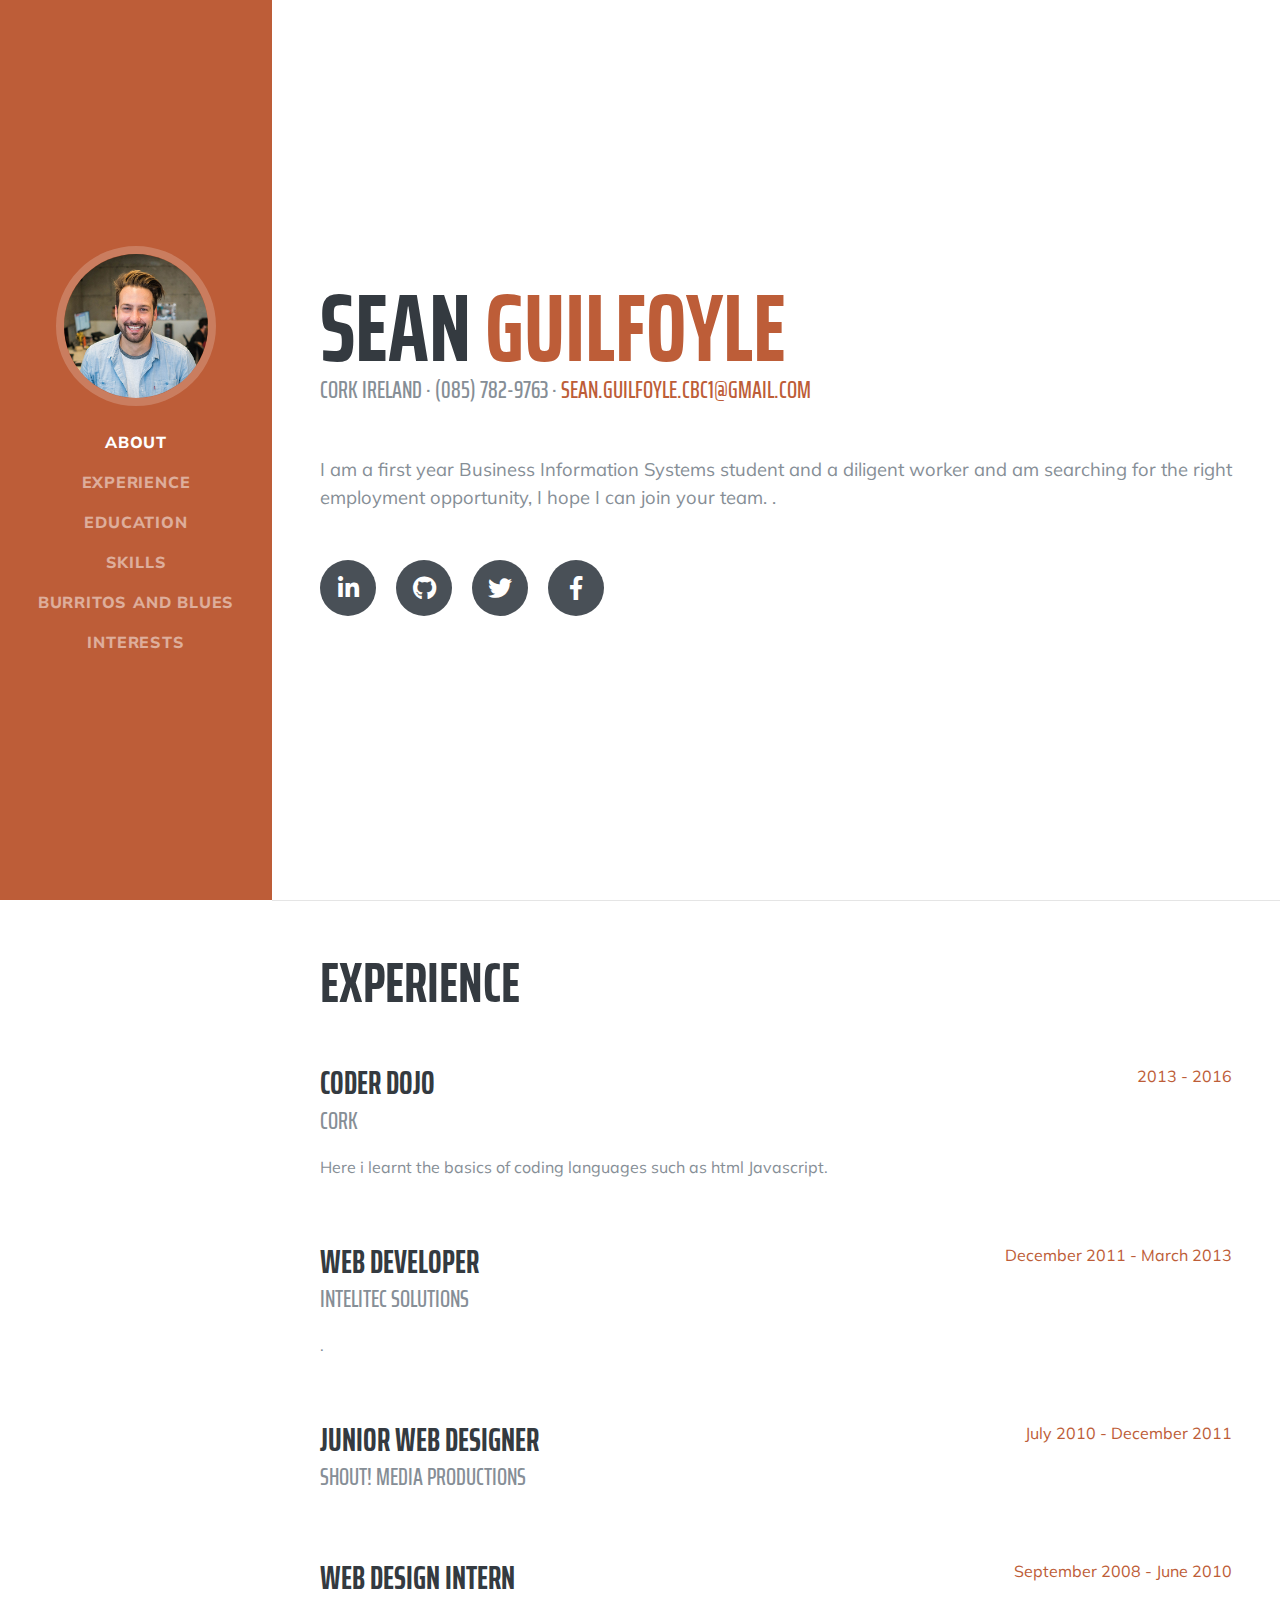
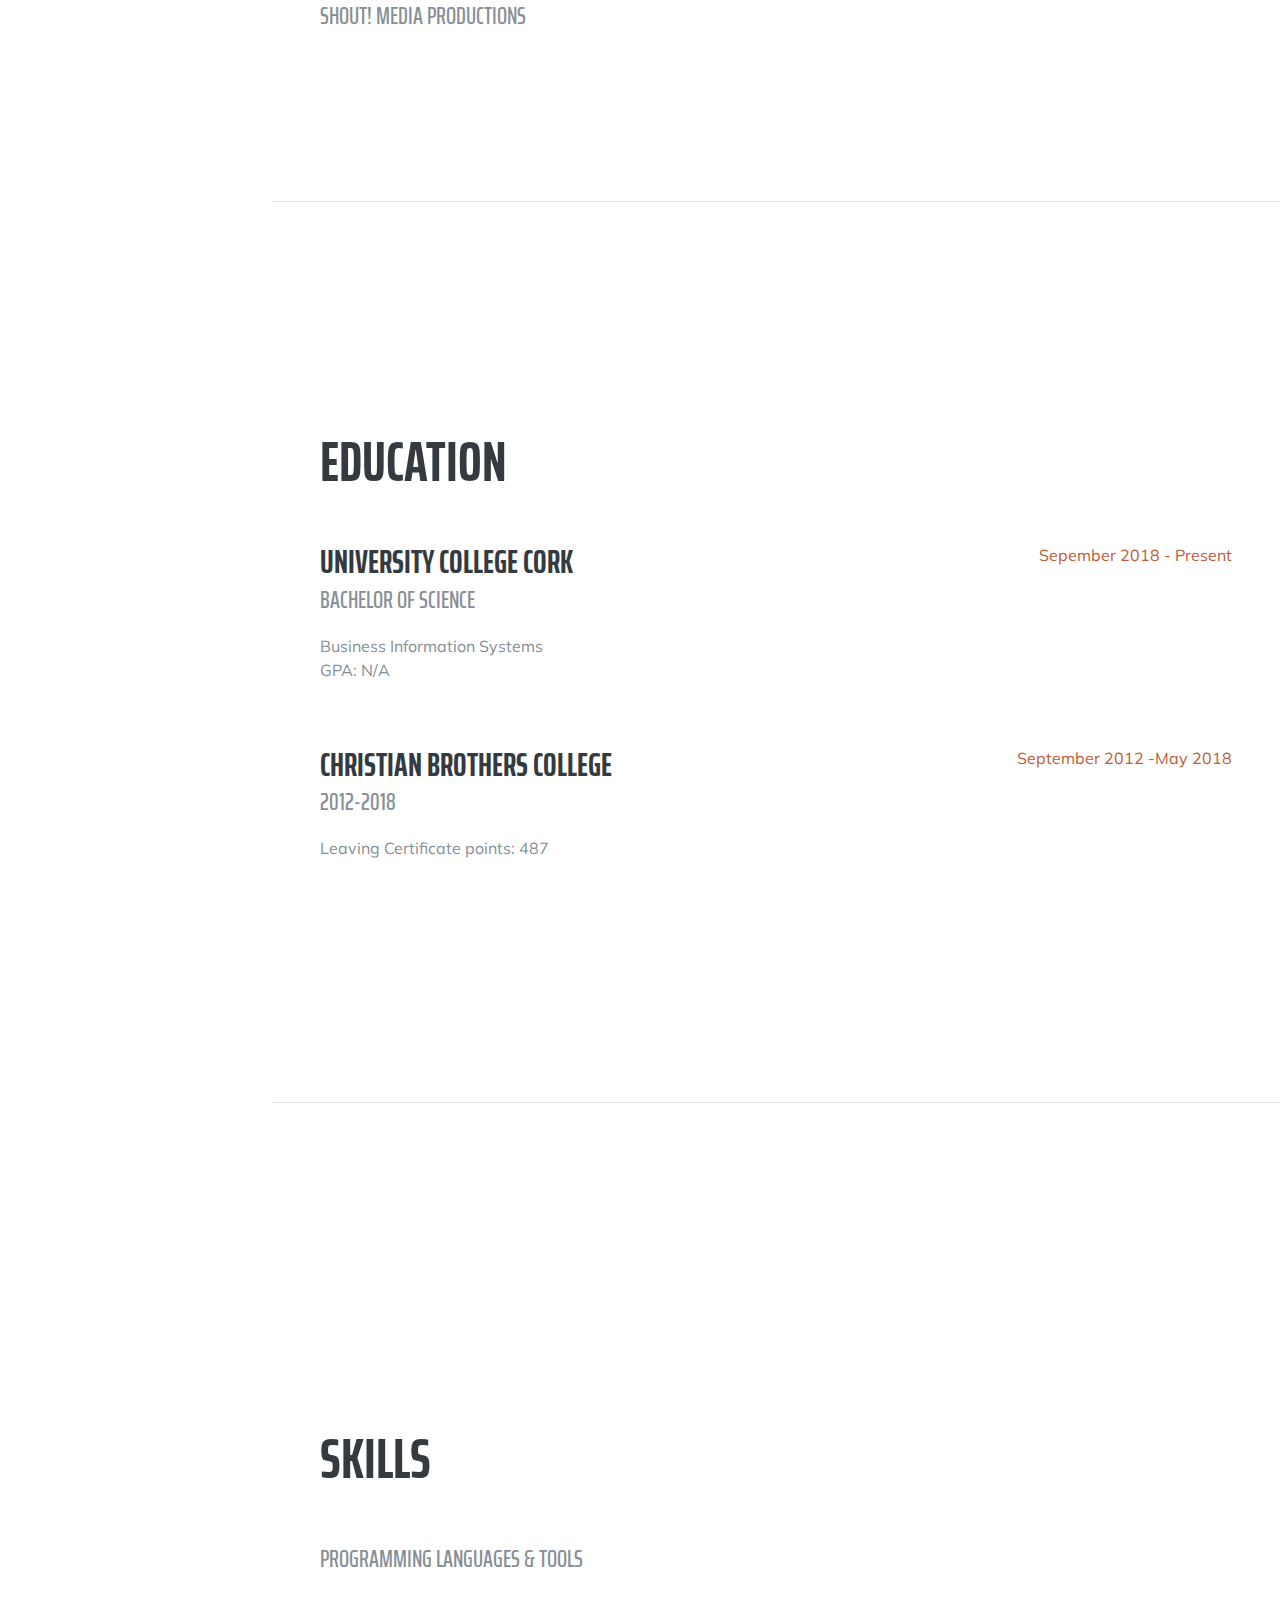
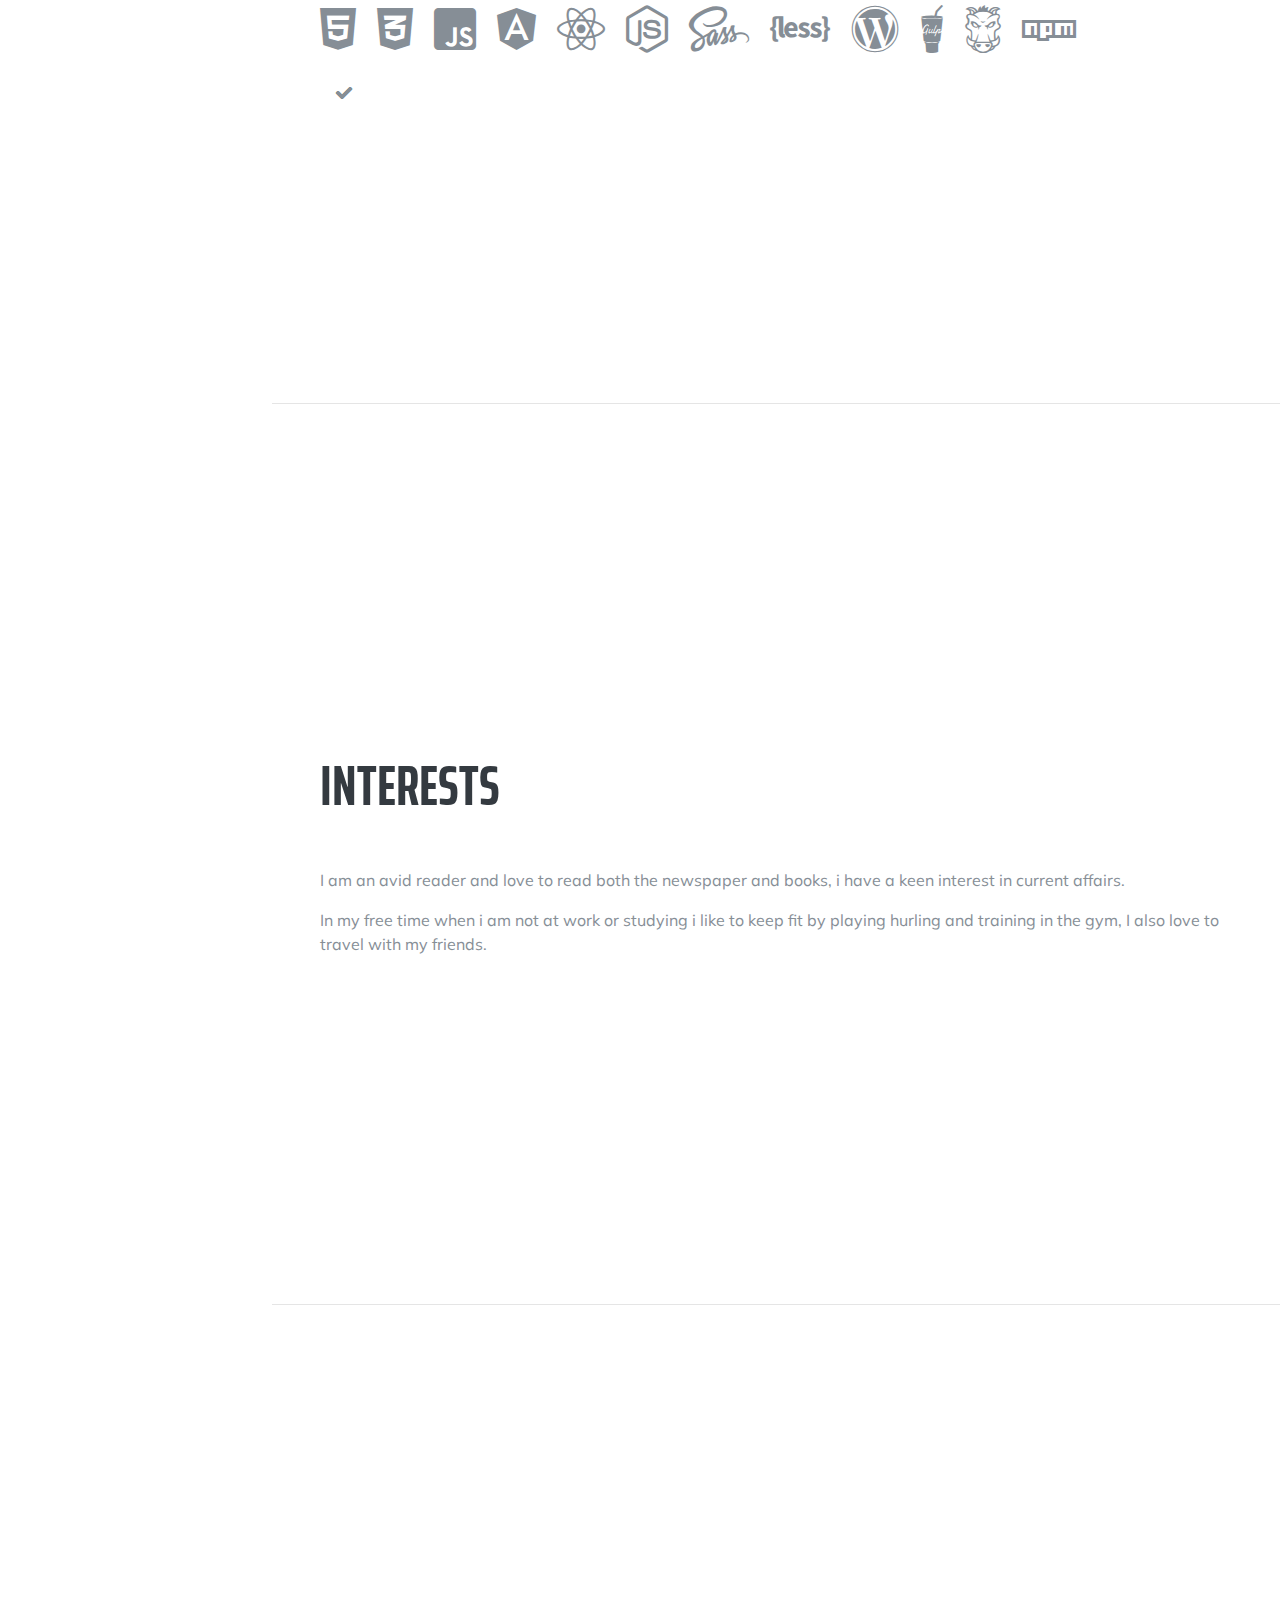
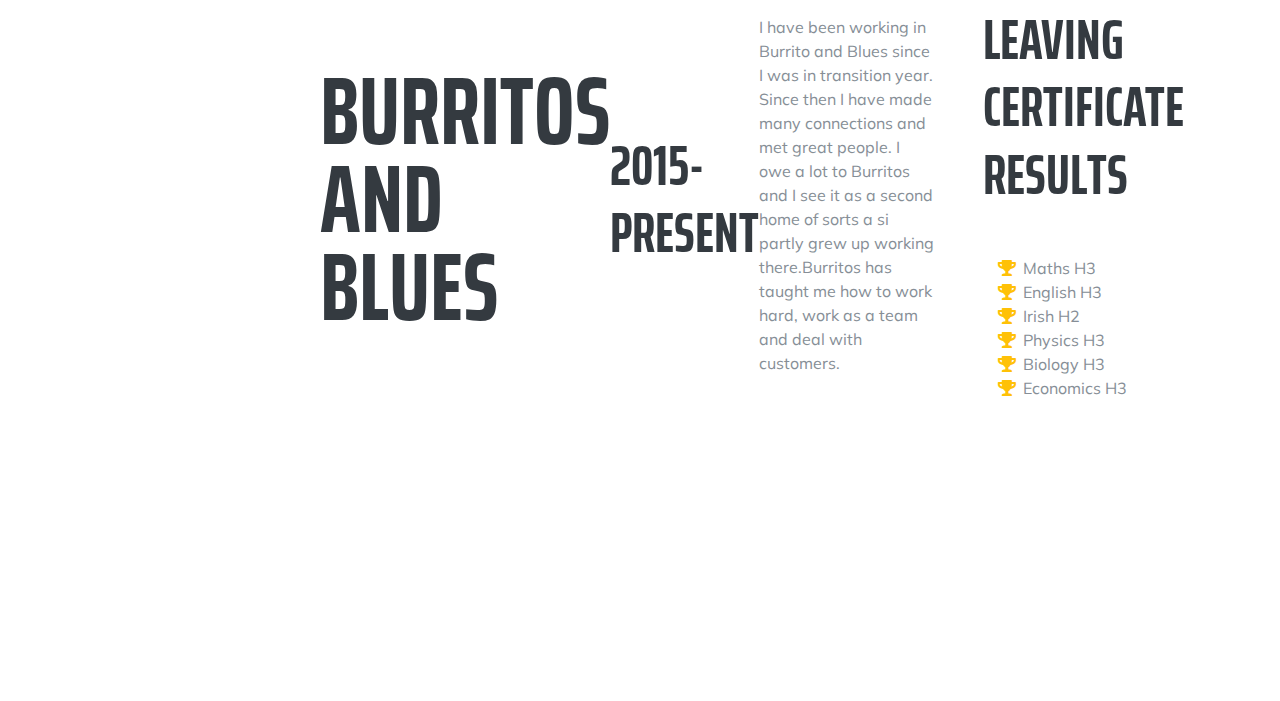
==== startbootstrap-resume-gh-pages/index.html @ 28afbbc4 "" ====
<!DOCTYPE html>
<html lang="en">

<head>

  <meta charset="utf-8">
  <meta name="viewport" content="width=device-width, initial-scale=1, shrink-to-fit=no">
  <meta name="description" content="">
  <meta name="author" content="">

  <title>Curriculum Vitae - Start Bootstrap Theme</title>

  <!-- Bootstrap core CSS -->
  <link href="vendor/bootstrap/css/bootstrap.min.css" rel="stylesheet">

  <!-- Custom fonts for this template -->
  <link href="https://fonts.googleapis.com/css?family=Saira+Extra+Condensed:500,700" rel="stylesheet">
  <link href="https://fonts.googleapis.com/css?family=Muli:400,400i,800,800i" rel="stylesheet">
  <link href="vendor/fontawesome-free/css/all.min.css" rel="stylesheet">

  <!-- Custom styles for this template -->
  <link href="css/resume.min.css" rel="stylesheet">

</head>

<body id="page-top">

  <nav class="navbar navbar-expand-lg navbar-dark bg-primary fixed-top" id="sideNav">
    <a class="navbar-brand js-scroll-trigger" href="#page-top">
      <span class="d-block d-lg-none">Sean Guilfoyle</span>
      <span class="d-none d-lg-block">
        <img class="img-fluid img-profile rounded-circle mx-auto mb-2" src="img/profile.jpg" alt="">
      </span>
    </a>
    <button class="navbar-toggler" type="button" data-toggle="collapse" data-target="#navbarSupportedContent" aria-controls="navbarSupportedContent" aria-expanded="false" aria-label="Toggle navigation">
      <span class="navbar-toggler-icon"></span>
    </button>
    <div class="collapse navbar-collapse" id="navbarSupportedContent">
      <ul class="navbar-nav">
        <li class="nav-item">
          <a class="nav-link js-scroll-trigger" href="#about">About</a>
        </li>
        <li class="nav-item">
          <a class="nav-link js-scroll-trigger" href="#experience">Experience</a>
        </li>
        <li class="nav-item">
          <a class="nav-link js-scroll-trigger" href="#education">Education</a>
        </li>
        <li class="nav-item">
          <a class="nav-link js-scroll-trigger" href="#skills">Skills</a>
        </li>
        <li class="nav-item">
          <a class="nav-link js-scroll-trigger" href="#burritos and blues">Burritos and Blues</a>
        </li>
        <li class="nav-item">
          <a class="nav-link js-scroll-trigger" href="#awards">Interests</a>
        </li>
      </ul>
    </div>
  </nav>

  <div class="container-fluid p-0">

    <section class="resume-section p-3 p-lg-5 d-flex align-items-center" id="about">
      <div class="w-100">
        <h1 class="mb-0">Sean 
          <span class="text-primary">Guilfoyle</span>
        </h1>
        <div class="subheading mb-5">Cork Ireland · (085) 782-9763 ·
          <a href="mailto:name@email.com">sean.guilfoyle.cbc1@gmail.com</a>
        </div>
        <p class="lead mb-5">I am a first year Business Information Systems student and a diligent worker and am searching for the right employment opportunity, I hope I can join your team.  .</p>
        <div class="social-icons">
          <a href="#">
            <i class="fab fa-linkedin-in"></i>
          </a>
          <a href="#">
            <i class="fab fa-github"></i>
          </a>
          <a href="#">
            <i class="fab fa-twitter"></i>
          </a>
          <a href="#">
            <i class="fab fa-facebook-f"></i>
          </a>
        </div>
      </div>
    </section>

    <hr class="m-0">

    <section class="resume-section p-3 p-lg-5 d-flex justify-content-center" id="experience">
      <div class="w-100">
        <h2 class="mb-5">Experience</h2>

        <div class="resume-item d-flex flex-column flex-md-row justify-content-between mb-5">
          <div class="resume-content">
            <h3 class="mb-0">Coder Dojo</h3>
            <div class="subheading mb-3">Cork</div>
            <p>Here i learnt the basics of coding languages such as html Javascript.</p>
          </div>
          <div class="resume-date text-md-right">
            <span class="text-primary"> 2013 - 2016</span>
          </div>
        </div>

        <div class="resume-item d-flex flex-column flex-md-row justify-content-between mb-5">
          <div class="resume-content">
            <h3 class="mb-0">Web Developer</h3>
            <div class="subheading mb-3">Intelitec Solutions</div>
            <p>.</p>
          </div>
          <div class="resume-date text-md-right">
            <span class="text-primary">December 2011 - March 2013</span>
          </div>
        </div>

        <div class="resume-item d-flex flex-column flex-md-row justify-content-between mb-5">
          <div class="resume-content">
            <h3 class="mb-0">Junior Web Designer</h3>
            <div class="subheading mb-3">Shout! Media Productions</div>
            <p></p>
          </div>
          <div class="resume-date text-md-right">
            <span class="text-primary">July 2010 - December 2011</span>
          </div>
        </div>

        <div class="resume-item d-flex flex-column flex-md-row justify-content-between">
          <div class="resume-content">
            <h3 class="mb-0">Web Design Intern</h3>
            <div class="subheading mb-3">Shout! Media Productions</div>
            <p></p>
          </div>
          <div class="resume-date text-md-right">
            <span class="text-primary">September 2008 - June 2010</span>
          </div>
        </div>

      </div>

    </section>

    <hr class="m-0">

    <section class="resume-section p-3 p-lg-5 d-flex align-items-center" id="education">
      <div class="w-100">
        <h2 class="mb-5">Education</h2>

        <div class="resume-item d-flex flex-column flex-md-row justify-content-between mb-5">
          <div class="resume-content">
            <h3 class="mb-0">University College Cork</h3>
            <div class="subheading mb-3">Bachelor of Science</div>
            <div>Business Information Systems</div>
            <p>GPA: N/A</p>
          </div>
          <div class="resume-date text-md-right">
            <span class="text-primary">Sepember 2018 - Present</span>
          </div>
        </div>

        <div class="resume-item d-flex flex-column flex-md-row justify-content-between">
          <div class="resume-content">
            <h3 class="mb-0">Christian Brothers College</h3>
            <div class="subheading mb-3">2012-2018</div>
            <p>Leaving Certificate points: 487</p>
          </div>
          <div class="resume-date text-md-right">
            <span class="text-primary">September 2012 -May 2018</span>
          </div>
        </div>

      </div>
    </section>

    <hr class="m-0">

    <section class="resume-section p-3 p-lg-5 d-flex align-items-center" id="skills">
      <div class="w-100">
        <h2 class="mb-5">Skills</h2>

        <div class="subheading mb-3">Programming Languages &amp; Tools</div>
        <ul class="list-inline dev-icons">
          <li class="list-inline-item">
            <i class="fab fa-html5"></i>
          </li>
          <li class="list-inline-item">
            <i class="fab fa-css3-alt"></i>
          </li>
          <li class="list-inline-item">
            <i class="fab fa-js-square"></i>
          </li>
          <li class="list-inline-item">
            <i class="fab fa-angular"></i>
          </li>
          <li class="list-inline-item">
            <i class="fab fa-react"></i>
          </li>
          <li class="list-inline-item">
            <i class="fab fa-node-js"></i>
          </li>
          <li class="list-inline-item">
            <i class="fab fa-sass"></i>
          </li>
          <li class="list-inline-item">
            <i class="fab fa-less"></i>
          </li>
          <li class="list-inline-item">
            <i class="fab fa-wordpress"></i>
          </li>
          <li class="list-inline-item">
            <i class="fab fa-gulp"></i>
          </li>
          <li class="list-inline-item">
            <i class="fab fa-grunt"></i>
          </li>
          <li class="list-inline-item">
            <i class="fab fa-npm"></i>
          </li>
        </ul>

        <div class="subheading mb-3"></div>
        <ul class="fa-ul mb-0">
          <li>
            <i class="fa-li fa fa-check"></i>
          </li>
          <li>
            <i class="fa-li fa fa-check"></i>
            </li>
          <li>
            <i class="fa-li fa fa-check"></i>
           </li>
          <li>
            <i class="fa-li fa fa-check"></i>
            </li>
        </ul>
      </div>
    </section>

    <hr class="m-0">

    <section class="resume-section p-3 p-lg-5 d-flex align-items-center" id="interests">
      <div class="w-100">
        <h2 class="mb-5">Interests</h2>
        <p>I am an avid reader and love to read both the newspaper and books, i have a keen interest in current affairs.</p>
        <p class="mb-0">In my free time when i am not at work or studying i like to keep fit by playing hurling and training in the gym, I also love to travel with my friends.</p>
      </div>
    </section>

    <hr class="m-0">

    
     <section class="resume-section p-3 p-lg-5 d-flex align-items-center" id="burritos and blues">
         <h1>Burritos and blues</h1>
         <h2> 2015-Present </h2>
         <p>I have been working in Burrito and Blues since I was in transition year. Since then I have made many connections and met great people. I owe a lot to Burritos and I see it as a second home of sorts a si partly grew up working there.Burritos has taught me how to work hard, work as a team and deal with customers.
             
    
    
    
    
    <section class="resume-section p-3 p-lg-5 d-flex align-items-center" id="awards">
      <div class="w-100">
        <h2 class="mb-5">Leaving Certificate Results</h2>
        <ul class="fa-ul mb-0">
          <li>
            <i class="fa-li fa fa-trophy text-warning"></i>
            Maths H3</li>
          <li>
            <i class="fa-li fa fa-trophy text-warning"></i>
            English H3</li>
          <li>
            <i class="fa-li fa fa-trophy text-warning"></i>
           
            Irish H2</li>
          <li>
            <i class="fa-li fa fa-trophy text-warning"></i>
            
            Physics H3</li>
          <li>
            <i class="fa-li fa fa-trophy text-warning"></i>
           
            Biology H3</li>
          <li>
            <i class="fa-li fa fa-trophy text-warning"></i>
           
            Economics H3</li>
          <li>
          
        </ul>
      </div>
    </section>

  </div>

  <!-- Bootstrap core JavaScript -->
  <script src="vendor/jquery/jquery.min.js"></script>
  <script src="vendor/bootstrap/js/bootstrap.bundle.min.js"></script>

  <!-- Plugin JavaScript -->
  <script src="vendor/jquery-easing/jquery.easing.min.js"></script>

  <!-- Custom scripts for this template -->
  <script src="js/resume.min.js"></script>

</body>

</html>
---- startbootstrap-resume-gh-pages/vendor/fontawesome-free/css/all.min.css ----
.fa,.fab,.fal,.far,.fas{-moz-osx-font-smoothing:grayscale;-webkit-font-smoothing:antialiased;display:inline-block;font-style:normal;font-variant:normal;text-rendering:auto;line-height:1}.fa-lg{font-size:1.33333em;line-height:.75em;vertical-align:-.0667em}.fa-xs{font-size:.75em}.fa-sm{font-size:.875em}.fa-1x{font-size:1em}.fa-2x{font-size:2em}.fa-3x{font-size:3em}.fa-4x{font-size:4em}.fa-5x{font-size:5em}.fa-6x{font-size:6em}.fa-7x{font-size:7em}.fa-8x{font-size:8em}.fa-9x{font-size:9em}.fa-10x{font-size:10em}.fa-fw{text-align:center;width:1.25em}.fa-ul{list-style-type:none;margin-left:2.5em;padding-left:0}.fa-ul>li{position:relative}.fa-li{left:-2em;position:absolute;text-align:center;width:2em;line-height:inherit}.fa-border{border:.08em solid #eee;border-radius:.1em;padding:.2em .25em .15em}.fa-pull-left{float:left}.fa-pull-right{float:right}.fa.fa-pull-left,.fab.fa-pull-left,.fal.fa-pull-left,.far.fa-pull-left,.fas.fa-pull-left{margin-right:.3em}.fa.fa-pull-right,.fab.fa-pull-right,.fal.fa-pull-right,.far.fa-pull-right,.fas.fa-pull-right{margin-left:.3em}.fa-spin{animation:fa-spin 2s infinite linear}.fa-pulse{animation:fa-spin 1s infinite steps(8)}@keyframes fa-spin{0%{transform:rotate(0deg)}to{transform:rotate(1turn)}}.fa-rotate-90{-ms-filter:"progid:DXImageTransform.Microsoft.BasicImage(rotation=1)";transform:rotate(90deg)}.fa-rotate-180{-ms-filter:"progid:DXImageTransform.Microsoft.BasicImage(rotation=2)";transform:rotate(180deg)}.fa-rotate-270{-ms-filter:"progid:DXImageTransform.Microsoft.BasicImage(rotation=3)";transform:rotate(270deg)}.fa-flip-horizontal{-ms-filter:"progid:DXImageTransform.Microsoft.BasicImage(rotation=0, mirror=1)";transform:scaleX(-1)}.fa-flip-vertical{transform:scaleY(-1)}.fa-flip-both,.fa-flip-horizontal.fa-flip-vertical,.fa-flip-vertical{-ms-filter:"progid:DXImageTransform.Microsoft.BasicImage(rotation=2, mirror=1)"}.fa-flip-both,.fa-flip-horizontal.fa-flip-vertical{transform:scale(-1)}:root .fa-flip-both,:root .fa-flip-horizontal,:root .fa-flip-vertical,:root .fa-rotate-90,:root .fa-rotate-180,:root .fa-rotate-270{filter:none}.fa-stack{display:inline-block;height:2em;line-height:2em;position:relative;vertical-align:middle;width:2.5em}.fa-stack-1x,.fa-stack-2x{left:0;position:absolute;text-align:center;width:100%}.fa-stack-1x{line-height:inherit}.fa-stack-2x{font-size:2em}.fa-inverse{color:#fff}.fa-500px:before{content:"\f26e"}.fa-accessible-icon:before{content:"\f368"}.fa-accusoft:before{content:"\f369"}.fa-acquisitions-incorporated:before{content:"\f6af"}.fa-ad:before{content:"\f641"}.fa-address-book:before{content:"\f2b9"}.fa-address-card:before{content:"\f2bb"}.fa-adjust:before{content:"\f042"}.fa-adn:before{content:"\f170"}.fa-adobe:before{content:"\f778"}.fa-adversal:before{content:"\f36a"}.fa-affiliatetheme:before{content:"\f36b"}.fa-air-freshener:before{content:"\f5d0"}.fa-algolia:before{content:"\f36c"}.fa-align-center:before{content:"\f037"}.fa-align-justify:before{content:"\f039"}.fa-align-left:before{content:"\f036"}.fa-align-right:before{content:"\f038"}.fa-alipay:before{content:"\f642"}.fa-allergies:before{content:"\f461"}.fa-amazon:before{content:"\f270"}.fa-amazon-pay:before{content:"\f42c"}.fa-ambulance:before{content:"\f0f9"}.fa-american-sign-language-interpreting:before{content:"\f2a3"}.fa-amilia:before{content:"\f36d"}.fa-anchor:before{content:"\f13d"}.fa-android:before{content:"\f17b"}.fa-angellist:before{content:"\f209"}.fa-angle-double-down:before{content:"\f103"}.fa-angle-double-left:before{content:"\f100"}.fa-angle-double-right:before{content:"\f101"}.fa-angle-double-up:before{content:"\f102"}.fa-angle-down:before{content:"\f107"}.fa-angle-left:before{content:"\f104"}.fa-angle-right:before{content:"\f105"}.fa-angle-up:before{content:"\f106"}.fa-angry:before{content:"\f556"}.fa-angrycreative:before{content:"\f36e"}.fa-angular:before{content:"\f420"}.fa-ankh:before{content:"\f644"}.fa-app-store:before{content:"\f36f"}.fa-app-store-ios:before{content:"\f370"}.fa-apper:before{content:"\f371"}.fa-apple:before{content:"\f179"}.fa-apple-alt:before{content:"\f5d1"}.fa-apple-pay:before{content:"\f415"}.fa-archive:before{content:"\f187"}.fa-archway:before{content:"\f557"}.fa-arrow-alt-circle-down:before{content:"\f358"}.fa-arrow-alt-circle-left:before{content:"\f359"}.fa-arrow-alt-circle-right:before{content:"\f35a"}.fa-arrow-alt-circle-up:before{content:"\f35b"}.fa-arrow-circle-down:before{content:"\f0ab"}.fa-arrow-circle-left:before{content:"\f0a8"}.fa-arrow-circle-right:before{content:"\f0a9"}.fa-arrow-circle-up:before{content:"\f0aa"}.fa-arrow-down:before{content:"\f063"}.fa-arrow-left:before{content:"\f060"}.fa-arrow-right:before{content:"\f061"}.fa-arrow-up:before{content:"\f062"}.fa-arrows-alt:before{content:"\f0b2"}.fa-arrows-alt-h:before{content:"\f337"}.fa-arrows-alt-v:before{content:"\f338"}.fa-artstation:before{content:"\f77a"}.fa-assistive-listening-systems:before{content:"\f2a2"}.fa-asterisk:before{content:"\f069"}.fa-asymmetrik:before{content:"\f372"}.fa-at:before{content:"\f1fa"}.fa-atlas:before{content:"\f558"}.fa-atlassian:before{content:"\f77b"}.fa-atom:before{content:"\f5d2"}.fa-audible:before{content:"\f373"}.fa-audio-description:before{content:"\f29e"}.fa-autoprefixer:before{content:"\f41c"}.fa-avianex:before{content:"\f374"}.fa-aviato:before{content:"\f421"}.fa-award:before{content:"\f559"}.fa-aws:before{content:"\f375"}.fa-baby:before{content:"\f77c"}.fa-baby-carriage:before{content:"\f77d"}.fa-backspace:before{content:"\f55a"}.fa-backward:before{content:"\f04a"}.fa-bacon:before{content:"\f7e5"}.fa-balance-scale:before{content:"\f24e"}.fa-ban:before{content:"\f05e"}.fa-band-aid:before{content:"\f462"}.fa-bandcamp:before{content:"\f2d5"}.fa-barcode:before{content:"\f02a"}.fa-bars:before{content:"\f0c9"}.fa-baseball-ball:before{content:"\f433"}.fa-basketball-ball:before{content:"\f434"}.fa-bath:before{content:"\f2cd"}.fa-battery-empty:before{content:"\f244"}.fa-battery-full:before{content:"\f240"}.fa-battery-half:before{content:"\f242"}.fa-battery-quarter:before{content:"\f243"}.fa-battery-three-quarters:before{content:"\f241"}.fa-bed:before{content:"\f236"}.fa-beer:before{content:"\f0fc"}.fa-behance:before{content:"\f1b4"}.fa-behance-square:before{content:"\f1b5"}.fa-bell:before{content:"\f0f3"}.fa-bell-slash:before{content:"\f1f6"}.fa-bezier-curve:before{content:"\f55b"}.fa-bible:before{content:"\f647"}.fa-bicycle:before{content:"\f206"}.fa-bimobject:before{content:"\f378"}.fa-binoculars:before{content:"\f1e5"}.fa-biohazard:before{content:"\f780"}.fa-birthday-cake:before{content:"\f1fd"}.fa-bitbucket:before{content:"\f171"}.fa-bitcoin:before{content:"\f379"}.fa-bity:before{content:"\f37a"}.fa-black-tie:before{content:"\f27e"}.fa-blackberry:before{content:"\f37b"}.fa-blender:before{content:"\f517"}.fa-blender-phone:before{content:"\f6b6"}.fa-blind:before{content:"\f29d"}.fa-blog:before{content:"\f781"}.fa-blogger:before{content:"\f37c"}.fa-blogger-b:before{content:"\f37d"}.fa-bluetooth:before{content:"\f293"}.fa-bluetooth-b:before{content:"\f294"}.fa-bold:before{content:"\f032"}.fa-bolt:before{content:"\f0e7"}.fa-bomb:before{content:"\f1e2"}.fa-bone:before{content:"\f5d7"}.fa-bong:before{content:"\f55c"}.fa-book:before{content:"\f02d"}.fa-book-dead:before{content:"\f6b7"}.fa-book-medical:before{content:"\f7e6"}.fa-book-open:before{content:"\f518"}.fa-book-reader:before{content:"\f5da"}.fa-bookmark:before{content:"\f02e"}.fa-bowling-ball:before{content:"\f436"}.fa-box:before{content:"\f466"}.fa-box-open:before{content:"\f49e"}.fa-boxes:before{content:"\f468"}.fa-braille:before{content:"\f2a1"}.fa-brain:before{content:"\f5dc"}.fa-bread-slice:before{content:"\f7ec"}.fa-briefcase:before{content:"\f0b1"}.fa-briefcase-medical:before{content:"\f469"}.fa-broadcast-tower:before{content:"\f519"}.fa-broom:before{content:"\f51a"}.fa-brush:before{content:"\f55d"}.fa-btc:before{content:"\f15a"}.fa-bug:before{content:"\f188"}.fa-building:before{content:"\f1ad"}.fa-bullhorn:before{content:"\f0a1"}.fa-bullseye:before{content:"\f140"}.fa-burn:before{content:"\f46a"}.fa-buromobelexperte:before{content:"\f37f"}.fa-bus:before{content:"\f207"}.fa-bus-alt:before{content:"\f55e"}.fa-business-time:before{content:"\f64a"}.fa-buysellads:before{content:"\f20d"}.fa-calculator:before{content:"\f1ec"}.fa-calendar:before{content:"\f133"}.fa-calendar-alt:before{content:"\f073"}.fa-calendar-check:before{content:"\f274"}.fa-calendar-day:before{content:"\f783"}.fa-calendar-minus:before{content:"\f272"}.fa-calendar-plus:before{content:"\f271"}.fa-calendar-times:before{content:"\f273"}.fa-calendar-week:before{content:"\f784"}.fa-camera:before{content:"\f030"}.fa-camera-retro:before{content:"\f083"}.fa-campground:before{content:"\f6bb"}.fa-canadian-maple-leaf:before{content:"\f785"}.fa-candy-cane:before{content:"\f786"}.fa-cannabis:before{content:"\f55f"}.fa-capsules:before{content:"\f46b"}.fa-car:before{content:"\f1b9"}.fa-car-alt:before{content:"\f5de"}.fa-car-battery:before{content:"\f5df"}.fa-car-crash:before{content:"\f5e1"}.fa-car-side:before{content:"\f5e4"}.fa-caret-down:before{content:"\f0d7"}.fa-caret-left:before{content:"\f0d9"}.fa-caret-right:before{content:"\f0da"}.fa-caret-square-down:before{content:"\f150"}.fa-caret-square-left:before{content:"\f191"}.fa-caret-square-right:before{content:"\f152"}.fa-caret-square-up:before{content:"\f151"}.fa-caret-up:before{content:"\f0d8"}.fa-carrot:before{content:"\f787"}.fa-cart-arrow-down:before{content:"\f218"}.fa-cart-plus:before{content:"\f217"}.fa-cash-register:before{content:"\f788"}.fa-cat:before{content:"\f6be"}.fa-cc-amazon-pay:before{content:"\f42d"}.fa-cc-amex:before{content:"\f1f3"}.fa-cc-apple-pay:before{content:"\f416"}.fa-cc-diners-club:before{content:"\f24c"}.fa-cc-discover:before{content:"\f1f2"}.fa-cc-jcb:before{content:"\f24b"}.fa-cc-mastercard:before{content:"\f1f1"}.fa-cc-paypal:before{content:"\f1f4"}.fa-cc-stripe:before{content:"\f1f5"}.fa-cc-visa:before{content:"\f1f0"}.fa-centercode:before{content:"\f380"}.fa-centos:before{content:"\f789"}.fa-certificate:before{content:"\f0a3"}.fa-chair:before{content:"\f6c0"}.fa-chalkboard:before{content:"\f51b"}.fa-chalkboard-teacher:before{content:"\f51c"}.fa-charging-station:before{content:"\f5e7"}.fa-chart-area:before{content:"\f1fe"}.fa-chart-bar:before{content:"\f080"}.fa-chart-line:before{content:"\f201"}.fa-chart-pie:before{content:"\f200"}.fa-check:before{content:"\f00c"}.fa-check-circle:before{content:"\f058"}.fa-check-double:before{content:"\f560"}.fa-check-square:before{content:"\f14a"}.fa-cheese:before{content:"\f7ef"}.fa-chess:before{content:"\f439"}.fa-chess-bishop:before{content:"\f43a"}.fa-chess-board:before{content:"\f43c"}.fa-chess-king:before{content:"\f43f"}.fa-chess-knight:before{content:"\f441"}.fa-chess-pawn:before{content:"\f443"}.fa-chess-queen:before{content:"\f445"}.fa-chess-rook:before{content:"\f447"}.fa-chevron-circle-down:before{content:"\f13a"}.fa-chevron-circle-left:before{content:"\f137"}.fa-chevron-circle-right:before{content:"\f138"}.fa-chevron-circle-up:before{content:"\f139"}.fa-chevron-down:before{content:"\f078"}.fa-chevron-left:before{content:"\f053"}.fa-chevron-right:before{content:"\f054"}.fa-chevron-up:before{content:"\f077"}.fa-child:before{content:"\f1ae"}.fa-chrome:before{content:"\f268"}.fa-church:before{content:"\f51d"}.fa-circle:before{content:"\f111"}.fa-circle-notch:before{content:"\f1ce"}.fa-city:before{content:"\f64f"}.fa-clinic-medical:before{content:"\f7f2"}.fa-clipboard:before{content:"\f328"}.fa-clipboard-check:before{content:"\f46c"}.fa-clipboard-list:before{content:"\f46d"}.fa-clock:before{content:"\f017"}.fa-clone:before{content:"\f24d"}.fa-closed-captioning:before{content:"\f20a"}.fa-cloud:before{content:"\f0c2"}.fa-cloud-download-alt:before{content:"\f381"}.fa-cloud-meatball:before{content:"\f73b"}.fa-cloud-moon:before{content:"\f6c3"}.fa-cloud-moon-rain:before{content:"\f73c"}.fa-cloud-rain:before{content:"\f73d"}.fa-cloud-showers-heavy:before{content:"\f740"}.fa-cloud-sun:before{content:"\f6c4"}.fa-cloud-sun-rain:before{content:"\f743"}.fa-cloud-upload-alt:before{content:"\f382"}.fa-cloudscale:before{content:"\f383"}.fa-cloudsmith:before{content:"\f384"}.fa-cloudversify:before{content:"\f385"}.fa-cocktail:before{content:"\f561"}.fa-code:before{content:"\f121"}.fa-code-branch:before{content:"\f126"}.fa-codepen:before{content:"\f1cb"}.fa-codiepie:before{content:"\f284"}.fa-coffee:before{content:"\f0f4"}.fa-cog:before{content:"\f013"}.fa-cogs:before{content:"\f085"}.fa-coins:before{content:"\f51e"}.fa-columns:before{content:"\f0db"}.fa-comment:before{content:"\f075"}.fa-comment-alt:before{content:"\f27a"}.fa-comment-dollar:before{content:"\f651"}.fa-comment-dots:before{content:"\f4ad"}.fa-comment-medical:before{content:"\f7f5"}.fa-comment-slash:before{content:"\f4b3"}.fa-comments:before{content:"\f086"}.fa-comments-dollar:before{content:"\f653"}.fa-compact-disc:before{content:"\f51f"}.fa-compass:before{content:"\f14e"}.fa-compress:before{content:"\f066"}.fa-compress-arrows-alt:before{content:"\f78c"}.fa-concierge-bell:before{content:"\f562"}.fa-confluence:before{content:"\f78d"}.fa-connectdevelop:before{content:"\f20e"}.fa-contao:before{content:"\f26d"}.fa-cookie:before{content:"\f563"}.fa-cookie-bite:before{content:"\f564"}.fa-copy:before{content:"\f0c5"}.fa-copyright:before{content:"\f1f9"}.fa-couch:before{content:"\f4b8"}.fa-cpanel:before{content:"\f388"}.fa-creative-commons:before{content:"\f25e"}.fa-creative-commons-by:before{content:"\f4e7"}.fa-creative-commons-nc:before{content:"\f4e8"}.fa-creative-commons-nc-eu:before{content:"\f4e9"}.fa-creative-commons-nc-jp:before{content:"\f4ea"}.fa-creative-commons-nd:before{content:"\f4eb"}.fa-creative-commons-pd:before{content:"\f4ec"}.fa-creative-commons-pd-alt:before{content:"\f4ed"}.fa-creative-commons-remix:before{content:"\f4ee"}.fa-creative-commons-sa:before{content:"\f4ef"}.fa-creative-commons-sampling:before{content:"\f4f0"}.fa-creative-commons-sampling-plus:before{content:"\f4f1"}.fa-creative-commons-share:before{content:"\f4f2"}.fa-creative-commons-zero:before{content:"\f4f3"}.fa-credit-card:before{content:"\f09d"}.fa-critical-role:before{content:"\f6c9"}.fa-crop:before{content:"\f125"}.fa-crop-alt:before{content:"\f565"}.fa-cross:before{content:"\f654"}.fa-crosshairs:before{content:"\f05b"}.fa-crow:before{content:"\f520"}.fa-crown:before{content:"\f521"}.fa-crutch:before{content:"\f7f7"}.fa-css3:before{content:"\f13c"}.fa-css3-alt:before{content:"\f38b"}.fa-cube:before{content:"\f1b2"}.fa-cubes:before{content:"\f1b3"}.fa-cut:before{content:"\f0c4"}.fa-cuttlefish:before{content:"\f38c"}.fa-d-and-d:before{content:"\f38d"}.fa-d-and-d-beyond:before{content:"\f6ca"}.fa-dashcube:before{content:"\f210"}.fa-database:before{content:"\f1c0"}.fa-deaf:before{content:"\f2a4"}.fa-delicious:before{content:"\f1a5"}.fa-democrat:before{content:"\f747"}.fa-deploydog:before{content:"\f38e"}.fa-deskpro:before{content:"\f38f"}.fa-desktop:before{content:"\f108"}.fa-dev:before{content:"\f6cc"}.fa-deviantart:before{content:"\f1bd"}.fa-dharmachakra:before{content:"\f655"}.fa-dhl:before{content:"\f790"}.fa-diagnoses:before{content:"\f470"}.fa-diaspora:before{content:"\f791"}.fa-dice:before{content:"\f522"}.fa-dice-d20:before{content:"\f6cf"}.fa-dice-d6:before{content:"\f6d1"}.fa-dice-five:before{content:"\f523"}.fa-dice-four:before{content:"\f524"}.fa-dice-one:before{content:"\f525"}.fa-dice-six:before{content:"\f526"}.fa-dice-three:before{content:"\f527"}.fa-dice-two:before{content:"\f528"}.fa-digg:before{content:"\f1a6"}.fa-digital-ocean:before{content:"\f391"}.fa-digital-tachograph:before{content:"\f566"}.fa-directions:before{content:"\f5eb"}.fa-discord:before{content:"\f392"}.fa-discourse:before{content:"\f393"}.fa-divide:before{content:"\f529"}.fa-dizzy:before{content:"\f567"}.fa-dna:before{content:"\f471"}.fa-dochub:before{content:"\f394"}.fa-docker:before{content:"\f395"}.fa-dog:before{content:"\f6d3"}.fa-dollar-sign:before{content:"\f155"}.fa-dolly:before{content:"\f472"}.fa-dolly-flatbed:before{content:"\f474"}.fa-donate:before{content:"\f4b9"}.fa-door-closed:before{content:"\f52a"}.fa-door-open:before{content:"\f52b"}.fa-dot-circle:before{content:"\f192"}.fa-dove:before{content:"\f4ba"}.fa-download:before{content:"\f019"}.fa-draft2digital:before{content:"\f396"}.fa-drafting-compass:before{content:"\f568"}.fa-dragon:before{content:"\f6d5"}.fa-draw-polygon:before{content:"\f5ee"}.fa-dribbble:before{content:"\f17d"}.fa-dribbble-square:before{content:"\f397"}.fa-dropbox:before{content:"\f16b"}.fa-drum:before{content:"\f569"}.fa-drum-steelpan:before{content:"\f56a"}.fa-drumstick-bite:before{content:"\f6d7"}.fa-drupal:before{content:"\f1a9"}.fa-dumbbell:before{content:"\f44b"}.fa-dumpster:before{content:"\f793"}.fa-dumpster-fire:before{content:"\f794"}.fa-dungeon:before{content:"\f6d9"}.fa-dyalog:before{content:"\f399"}.fa-earlybirds:before{content:"\f39a"}.fa-ebay:before{content:"\f4f4"}.fa-edge:before{content:"\f282"}.fa-edit:before{content:"\f044"}.fa-egg:before{content:"\f7fb"}.fa-eject:before{content:"\f052"}.fa-elementor:before{content:"\f430"}.fa-ellipsis-h:before{content:"\f141"}.fa-ellipsis-v:before{content:"\f142"}.fa-ello:before{content:"\f5f1"}.fa-ember:before{content:"\f423"}.fa-empire:before{content:"\f1d1"}.fa-envelope:before{content:"\f0e0"}.fa-envelope-open:before{content:"\f2b6"}.fa-envelope-open-text:before{content:"\f658"}.fa-envelope-square:before{content:"\f199"}.fa-envira:before{content:"\f299"}.fa-equals:before{content:"\f52c"}.fa-eraser:before{content:"\f12d"}.fa-erlang:before{content:"\f39d"}.fa-ethereum:before{content:"\f42e"}.fa-ethernet:before{content:"\f796"}.fa-etsy:before{content:"\f2d7"}.fa-euro-sign:before{content:"\f153"}.fa-exchange-alt:before{content:"\f362"}.fa-exclamation:before{content:"\f12a"}.fa-exclamation-circle:before{content:"\f06a"}.fa-exclamation-triangle:before{content:"\f071"}.fa-expand:before{content:"\f065"}.fa-expand-arrows-alt:before{content:"\f31e"}.fa-expeditedssl:before{content:"\f23e"}.fa-external-link-alt:before{content:"\f35d"}.fa-external-link-square-alt:before{content:"\f360"}.fa-eye:before{content:"\f06e"}.fa-eye-dropper:before{content:"\f1fb"}.fa-eye-slash:before{content:"\f070"}.fa-facebook:before{content:"\f09a"}.fa-facebook-f:before{content:"\f39e"}.fa-facebook-messenger:before{content:"\f39f"}.fa-facebook-square:before{content:"\f082"}.fa-fantasy-flight-games:before{content:"\f6dc"}.fa-fast-backward:before{content:"\f049"}.fa-fast-forward:before{content:"\f050"}.fa-fax:before{content:"\f1ac"}.fa-feather:before{content:"\f52d"}.fa-feather-alt:before{content:"\f56b"}.fa-fedex:before{content:"\f797"}.fa-fedora:before{content:"\f798"}.fa-female:before{content:"\f182"}.fa-fighter-jet:before{content:"\f0fb"}.fa-figma:before{content:"\f799"}.fa-file:before{content:"\f15b"}.fa-file-alt:before{content:"\f15c"}.fa-file-archive:before{content:"\f1c6"}.fa-file-audio:before{content:"\f1c7"}.fa-file-code:before{content:"\f1c9"}.fa-file-contract:before{content:"\f56c"}.fa-file-csv:before{content:"\f6dd"}.fa-file-download:before{content:"\f56d"}.fa-file-excel:before{content:"\f1c3"}.fa-file-export:before{content:"\f56e"}.fa-file-image:before{content:"\f1c5"}.fa-file-import:before{content:"\f56f"}.fa-file-invoice:before{content:"\f570"}.fa-file-invoice-dollar:before{content:"\f571"}.fa-file-medical:before{content:"\f477"}.fa-file-medical-alt:before{content:"\f478"}.fa-file-pdf:before{content:"\f1c1"}.fa-file-powerpoint:before{content:"\f1c4"}.fa-file-prescription:before{content:"\f572"}.fa-file-signature:before{content:"\f573"}.fa-file-upload:before{content:"\f574"}.fa-file-video:before{content:"\f1c8"}.fa-file-word:before{content:"\f1c2"}.fa-fill:before{content:"\f575"}.fa-fill-drip:before{content:"\f576"}.fa-film:before{content:"\f008"}.fa-filter:before{content:"\f0b0"}.fa-fingerprint:before{content:"\f577"}.fa-fire:before{content:"\f06d"}.fa-fire-alt:before{content:"\f7e4"}.fa-fire-extinguisher:before{content:"\f134"}.fa-firefox:before{content:"\f269"}.fa-first-aid:before{content:"\f479"}.fa-first-order:before{content:"\f2b0"}.fa-first-order-alt:before{content:"\f50a"}.fa-firstdraft:before{content:"\f3a1"}.fa-fish:before{content:"\f578"}.fa-fist-raised:before{content:"\f6de"}.fa-flag:before{content:"\f024"}.fa-flag-checkered:before{content:"\f11e"}.fa-flag-usa:before{content:"\f74d"}.fa-flask:before{content:"\f0c3"}.fa-flickr:before{content:"\f16e"}.fa-flipboard:before{content:"\f44d"}.fa-flushed:before{content:"\f579"}.fa-fly:before{content:"\f417"}.fa-folder:before{content:"\f07b"}.fa-folder-minus:before{content:"\f65d"}.fa-folder-open:before{content:"\f07c"}.fa-folder-plus:before{content:"\f65e"}.fa-font:before{content:"\f031"}.fa-font-awesome:before{content:"\f2b4"}.fa-font-awesome-alt:before{content:"\f35c"}.fa-font-awesome-flag:before{content:"\f425"}.fa-font-awesome-logo-full:before{content:"\f4e6"}.fa-fonticons:before{content:"\f280"}.fa-fonticons-fi:before{content:"\f3a2"}.fa-football-ball:before{content:"\f44e"}.fa-fort-awesome:before{content:"\f286"}.fa-fort-awesome-alt:before{content:"\f3a3"}.fa-forumbee:before{content:"\f211"}.fa-forward:before{content:"\f04e"}.fa-foursquare:before{content:"\f180"}.fa-free-code-camp:before{content:"\f2c5"}.fa-freebsd:before{content:"\f3a4"}.fa-frog:before{content:"\f52e"}.fa-frown:before{content:"\f119"}.fa-frown-open:before{content:"\f57a"}.fa-fulcrum:before{content:"\f50b"}.fa-funnel-dollar:before{content:"\f662"}.fa-futbol:before{content:"\f1e3"}.fa-galactic-republic:before{content:"\f50c"}.fa-galactic-senate:before{content:"\f50d"}.fa-gamepad:before{content:"\f11b"}.fa-gas-pump:before{content:"\f52f"}.fa-gavel:before{content:"\f0e3"}.fa-gem:before{content:"\f3a5"}.fa-genderless:before{content:"\f22d"}.fa-get-pocket:before{content:"\f265"}.fa-gg:before{content:"\f260"}.fa-gg-circle:before{content:"\f261"}.fa-ghost:before{content:"\f6e2"}.fa-gift:before{content:"\f06b"}.fa-gifts:before{content:"\f79c"}.fa-git:before{content:"\f1d3"}.fa-git-square:before{content:"\f1d2"}.fa-github:before{content:"\f09b"}.fa-github-alt:before{content:"\f113"}.fa-github-square:before{content:"\f092"}.fa-gitkraken:before{content:"\f3a6"}.fa-gitlab:before{content:"\f296"}.fa-gitter:before{content:"\f426"}.fa-glass-cheers:before{content:"\f79f"}.fa-glass-martini:before{content:"\f000"}.fa-glass-martini-alt:before{content:"\f57b"}.fa-glass-whiskey:before{content:"\f7a0"}.fa-glasses:before{content:"\f530"}.fa-glide:before{content:"\f2a5"}.fa-glide-g:before{content:"\f2a6"}.fa-globe:before{content:"\f0ac"}.fa-globe-africa:before{content:"\f57c"}.fa-globe-americas:before{content:"\f57d"}.fa-globe-asia:before{content:"\f57e"}.fa-globe-europe:before{content:"\f7a2"}.fa-gofore:before{content:"\f3a7"}.fa-golf-ball:before{content:"\f450"}.fa-goodreads:before{content:"\f3a8"}.fa-goodreads-g:before{content:"\f3a9"}.fa-google:before{content:"\f1a0"}.fa-google-drive:before{content:"\f3aa"}.fa-google-play:before{content:"\f3ab"}.fa-google-plus:before{content:"\f2b3"}.fa-google-plus-g:before{content:"\f0d5"}.fa-google-plus-square:before{content:"\f0d4"}.fa-google-wallet:before{content:"\f1ee"}.fa-gopuram:before{content:"\f664"}.fa-graduation-cap:before{content:"\f19d"}.fa-gratipay:before{content:"\f184"}.fa-grav:before{content:"\f2d6"}.fa-greater-than:before{content:"\f531"}.fa-greater-than-equal:before{content:"\f532"}.fa-grimace:before{content:"\f57f"}.fa-grin:before{content:"\f580"}.fa-grin-alt:before{content:"\f581"}.fa-grin-beam:before{content:"\f582"}.fa-grin-beam-sweat:before{content:"\f583"}.fa-grin-hearts:before{content:"\f584"}.fa-grin-squint:before{content:"\f585"}.fa-grin-squint-tears:before{content:"\f586"}.fa-grin-stars:before{content:"\f587"}.fa-grin-tears:before{content:"\f588"}.fa-grin-tongue:before{content:"\f589"}.fa-grin-tongue-squint:before{content:"\f58a"}.fa-grin-tongue-wink:before{content:"\f58b"}.fa-grin-wink:before{content:"\f58c"}.fa-grip-horizontal:before{content:"\f58d"}.fa-grip-lines:before{content:"\f7a4"}.fa-grip-lines-vertical:before{content:"\f7a5"}.fa-grip-vertical:before{content:"\f58e"}.fa-gripfire:before{content:"\f3ac"}.fa-grunt:before{content:"\f3ad"}.fa-guitar:before{content:"\f7a6"}.fa-gulp:before{content:"\f3ae"}.fa-h-square:before{content:"\f0fd"}.fa-hacker-news:before{content:"\f1d4"}.fa-hacker-news-square:before{content:"\f3af"}.fa-hackerrank:before{content:"\f5f7"}.fa-hamburger:before{content:"\f805"}.fa-hammer:before{content:"\f6e3"}.fa-hamsa:before{content:"\f665"}.fa-hand-holding:before{content:"\f4bd"}.fa-hand-holding-heart:before{content:"\f4be"}.fa-hand-holding-usd:before{content:"\f4c0"}.fa-hand-lizard:before{content:"\f258"}.fa-hand-middle-finger:before{content:"\f806"}.fa-hand-paper:before{content:"\f256"}.fa-hand-peace:before{content:"\f25b"}.fa-hand-point-down:before{content:"\f0a7"}.fa-hand-point-left:before{content:"\f0a5"}.fa-hand-point-right:before{content:"\f0a4"}.fa-hand-point-up:before{content:"\f0a6"}.fa-hand-pointer:before{content:"\f25a"}.fa-hand-rock:before{content:"\f255"}.fa-hand-scissors:before{content:"\f257"}.fa-hand-spock:before{content:"\f259"}.fa-hands:before{content:"\f4c2"}.fa-hands-helping:before{content:"\f4c4"}.fa-handshake:before{content:"\f2b5"}.fa-hanukiah:before{content:"\f6e6"}.fa-hard-hat:before{content:"\f807"}.fa-hashtag:before{content:"\f292"}.fa-hat-wizard:before{content:"\f6e8"}.fa-haykal:before{content:"\f666"}.fa-hdd:before{content:"\f0a0"}.fa-heading:before{content:"\f1dc"}.fa-headphones:before{content:"\f025"}.fa-headphones-alt:before{content:"\f58f"}.fa-headset:before{content:"\f590"}.fa-heart:before{content:"\f004"}.fa-heart-broken:before{content:"\f7a9"}.fa-heartbeat:before{content:"\f21e"}.fa-helicopter:before{content:"\f533"}.fa-highlighter:before{content:"\f591"}.fa-hiking:before{content:"\f6ec"}.fa-hippo:before{content:"\f6ed"}.fa-hips:before{content:"\f452"}.fa-hire-a-helper:before{content:"\f3b0"}.fa-history:before{content:"\f1da"}.fa-hockey-puck:before{content:"\f453"}.fa-holly-berry:before{content:"\f7aa"}.fa-home:before{content:"\f015"}.fa-hooli:before{content:"\f427"}.fa-hornbill:before{content:"\f592"}.fa-horse:before{content:"\f6f0"}.fa-horse-head:before{content:"\f7ab"}.fa-hospital:before{content:"\f0f8"}.fa-hospital-alt:before{content:"\f47d"}.fa-hospital-symbol:before{content:"\f47e"}.fa-hot-tub:before{content:"\f593"}.fa-hotdog:before{content:"\f80f"}.fa-hotel:before{content:"\f594"}.fa-hotjar:before{content:"\f3b1"}.fa-hourglass:before{content:"\f254"}.fa-hourglass-end:before{content:"\f253"}.fa-hourglass-half:before{content:"\f252"}.fa-hourglass-start:before{content:"\f251"}.fa-house-damage:before{content:"\f6f1"}.fa-houzz:before{content:"\f27c"}.fa-hryvnia:before{content:"\f6f2"}.fa-html5:before{content:"\f13b"}.fa-hubspot:before{content:"\f3b2"}.fa-i-cursor:before{content:"\f246"}.fa-ice-cream:before{content:"\f810"}.fa-icicles:before{content:"\f7ad"}.fa-id-badge:before{content:"\f2c1"}.fa-id-card:before{content:"\f2c2"}.fa-id-card-alt:before{content:"\f47f"}.fa-igloo:before{content:"\f7ae"}.fa-image:before{content:"\f03e"}.fa-images:before{content:"\f302"}.fa-imdb:before{content:"\f2d8"}.fa-inbox:before{content:"\f01c"}.fa-indent:before{content:"\f03c"}.fa-industry:before{content:"\f275"}.fa-infinity:before{content:"\f534"}.fa-info:before{content:"\f129"}.fa-info-circle:before{content:"\f05a"}.fa-instagram:before{content:"\f16d"}.fa-intercom:before{content:"\f7af"}.fa-internet-explorer:before{content:"\f26b"}.fa-invision:before{content:"\f7b0"}.fa-ioxhost:before{content:"\f208"}.fa-italic:before{content:"\f033"}.fa-itunes:before{content:"\f3b4"}.fa-itunes-note:before{content:"\f3b5"}.fa-java:before{content:"\f4e4"}.fa-jedi:before{content:"\f669"}.fa-jedi-order:before{content:"\f50e"}.fa-jenkins:before{content:"\f3b6"}.fa-jira:before{content:"\f7b1"}.fa-joget:before{content:"\f3b7"}.fa-joint:before{content:"\f595"}.fa-joomla:before{content:"\f1aa"}.fa-journal-whills:before{content:"\f66a"}.fa-js:before{content:"\f3b8"}.fa-js-square:before{content:"\f3b9"}.fa-jsfiddle:before{content:"\f1cc"}.fa-kaaba:before{content:"\f66b"}.fa-kaggle:before{content:"\f5fa"}.fa-key:before{content:"\f084"}.fa-keybase:before{content:"\f4f5"}.fa-keyboard:before{content:"\f11c"}.fa-keycdn:before{content:"\f3ba"}.fa-khanda:before{content:"\f66d"}.fa-kickstarter:before{content:"\f3bb"}.fa-kickstarter-k:before{content:"\f3bc"}.fa-kiss:before{content:"\f596"}.fa-kiss-beam:before{content:"\f597"}.fa-kiss-wink-heart:before{content:"\f598"}.fa-kiwi-bird:before{content:"\f535"}.fa-korvue:before{content:"\f42f"}.fa-landmark:before{content:"\f66f"}.fa-language:before{content:"\f1ab"}.fa-laptop:before{content:"\f109"}.fa-laptop-code:before{content:"\f5fc"}.fa-laptop-medical:before{content:"\f812"}.fa-laravel:before{content:"\f3bd"}.fa-lastfm:before{content:"\f202"}.fa-lastfm-square:before{content:"\f203"}.fa-laugh:before{content:"\f599"}.fa-laugh-beam:before{content:"\f59a"}.fa-laugh-squint:before{content:"\f59b"}.fa-laugh-wink:before{content:"\f59c"}.fa-layer-group:before{content:"\f5fd"}.fa-leaf:before{content:"\f06c"}.fa-leanpub:before{content:"\f212"}.fa-lemon:before{content:"\f094"}.fa-less:before{content:"\f41d"}.fa-less-than:before{content:"\f536"}.fa-less-than-equal:before{content:"\f537"}.fa-level-down-alt:before{content:"\f3be"}.fa-level-up-alt:before{content:"\f3bf"}.fa-life-ring:before{content:"\f1cd"}.fa-lightbulb:before{content:"\f0eb"}.fa-line:before{content:"\f3c0"}.fa-link:before{content:"\f0c1"}.fa-linkedin:before{content:"\f08c"}.fa-linkedin-in:before{content:"\f0e1"}.fa-linode:before{content:"\f2b8"}.fa-linux:before{content:"\f17c"}.fa-lira-sign:before{content:"\f195"}.fa-list:before{content:"\f03a"}.fa-list-alt:before{content:"\f022"}.fa-list-ol:before{content:"\f0cb"}.fa-list-ul:before{content:"\f0ca"}.fa-location-arrow:before{content:"\f124"}.fa-lock:before{content:"\f023"}.fa-lock-open:before{content:"\f3c1"}.fa-long-arrow-alt-down:before{content:"\f309"}.fa-long-arrow-alt-left:before{content:"\f30a"}.fa-long-arrow-alt-right:before{content:"\f30b"}.fa-long-arrow-alt-up:before{content:"\f30c"}.fa-low-vision:before{content:"\f2a8"}.fa-luggage-cart:before{content:"\f59d"}.fa-lyft:before{content:"\f3c3"}.fa-magento:before{content:"\f3c4"}.fa-magic:before{content:"\f0d0"}.fa-magnet:before{content:"\f076"}.fa-mail-bulk:before{content:"\f674"}.fa-mailchimp:before{content:"\f59e"}.fa-male:before{content:"\f183"}.fa-mandalorian:before{content:"\f50f"}.fa-map:before{content:"\f279"}.fa-map-marked:before{content:"\f59f"}.fa-map-marked-alt:before{content:"\f5a0"}.fa-map-marker:before{content:"\f041"}.fa-map-marker-alt:before{content:"\f3c5"}.fa-map-pin:before{content:"\f276"}.fa-map-signs:before{content:"\f277"}.fa-markdown:before{content:"\f60f"}.fa-marker:before{content:"\f5a1"}.fa-mars:before{content:"\f222"}.fa-mars-double:before{content:"\f227"}.fa-mars-stroke:before{content:"\f229"}.fa-mars-stroke-h:before{content:"\f22b"}.fa-mars-stroke-v:before{content:"\f22a"}.fa-mask:before{content:"\f6fa"}.fa-mastodon:before{content:"\f4f6"}.fa-maxcdn:before{content:"\f136"}.fa-medal:before{content:"\f5a2"}.fa-medapps:before{content:"\f3c6"}.fa-medium:before{content:"\f23a"}.fa-medium-m:before{content:"\f3c7"}.fa-medkit:before{content:"\f0fa"}.fa-medrt:before{content:"\f3c8"}.fa-meetup:before{content:"\f2e0"}.fa-megaport:before{content:"\f5a3"}.fa-meh:before{content:"\f11a"}.fa-meh-blank:before{content:"\f5a4"}.fa-meh-rolling-eyes:before{content:"\f5a5"}.fa-memory:before{content:"\f538"}.fa-mendeley:before{content:"\f7b3"}.fa-menorah:before{content:"\f676"}.fa-mercury:before{content:"\f223"}.fa-meteor:before{content:"\f753"}.fa-microchip:before{content:"\f2db"}.fa-microphone:before{content:"\f130"}.fa-microphone-alt:before{content:"\f3c9"}.fa-microphone-alt-slash:before{content:"\f539"}.fa-microphone-slash:before{content:"\f131"}.fa-microscope:before{content:"\f610"}.fa-microsoft:before{content:"\f3ca"}.fa-minus:before{content:"\f068"}.fa-minus-circle:before{content:"\f056"}.fa-minus-square:before{content:"\f146"}.fa-mitten:before{content:"\f7b5"}.fa-mix:before{content:"\f3cb"}.fa-mixcloud:before{content:"\f289"}.fa-mizuni:before{content:"\f3cc"}.fa-mobile:before{content:"\f10b"}.fa-mobile-alt:before{content:"\f3cd"}.fa-modx:before{content:"\f285"}.fa-monero:before{content:"\f3d0"}.fa-money-bill:before{content:"\f0d6"}.fa-money-bill-alt:before{content:"\f3d1"}.fa-money-bill-wave:before{content:"\f53a"}.fa-money-bill-wave-alt:before{content:"\f53b"}.fa-money-check:before{content:"\f53c"}.fa-money-check-alt:before{content:"\f53d"}.fa-monument:before{content:"\f5a6"}.fa-moon:before{content:"\f186"}.fa-mortar-pestle:before{content:"\f5a7"}.fa-mosque:before{content:"\f678"}.fa-motorcycle:before{content:"\f21c"}.fa-mountain:before{content:"\f6fc"}.fa-mouse-pointer:before{content:"\f245"}.fa-mug-hot:before{content:"\f7b6"}.fa-music:before{content:"\f001"}.fa-napster:before{content:"\f3d2"}.fa-neos:before{content:"\f612"}.fa-network-wired:before{content:"\f6ff"}.fa-neuter:before{content:"\f22c"}.fa-newspaper:before{content:"\f1ea"}.fa-nimblr:before{content:"\f5a8"}.fa-nintendo-switch:before{content:"\f418"}.fa-node:before{content:"\f419"}.fa-node-js:before{content:"\f3d3"}.fa-not-equal:before{content:"\f53e"}.fa-notes-medical:before{content:"\f481"}.fa-npm:before{content:"\f3d4"}.fa-ns8:before{content:"\f3d5"}.fa-nutritionix:before{content:"\f3d6"}.fa-object-group:before{content:"\f247"}.fa-object-ungroup:before{content:"\f248"}.fa-odnoklassniki:before{content:"\f263"}.fa-odnoklassniki-square:before{content:"\f264"}.fa-oil-can:before{content:"\f613"}.fa-old-republic:before{content:"\f510"}.fa-om:before{content:"\f679"}.fa-opencart:before{content:"\f23d"}.fa-openid:before{content:"\f19b"}.fa-opera:before{content:"\f26a"}.fa-optin-monster:before{content:"\f23c"}.fa-osi:before{content:"\f41a"}.fa-otter:before{content:"\f700"}.fa-outdent:before{content:"\f03b"}.fa-page4:before{content:"\f3d7"}.fa-pagelines:before{content:"\f18c"}.fa-pager:before{content:"\f815"}.fa-paint-brush:before{content:"\f1fc"}.fa-paint-roller:before{content:"\f5aa"}.fa-palette:before{content:"\f53f"}.fa-palfed:before{content:"\f3d8"}.fa-pallet:before{content:"\f482"}.fa-paper-plane:before{content:"\f1d8"}.fa-paperclip:before{content:"\f0c6"}.fa-parachute-box:before{content:"\f4cd"}.fa-paragraph:before{content:"\f1dd"}.fa-parking:before{content:"\f540"}.fa-passport:before{content:"\f5ab"}.fa-pastafarianism:before{content:"\f67b"}.fa-paste:before{content:"\f0ea"}.fa-patreon:before{content:"\f3d9"}.fa-pause:before{content:"\f04c"}.fa-pause-circle:before{content:"\f28b"}.fa-paw:before{content:"\f1b0"}.fa-paypal:before{content:"\f1ed"}.fa-peace:before{content:"\f67c"}.fa-pen:before{content:"\f304"}.fa-pen-alt:before{content:"\f305"}.fa-pen-fancy:before{content:"\f5ac"}.fa-pen-nib:before{content:"\f5ad"}.fa-pen-square:before{content:"\f14b"}.fa-pencil-alt:before{content:"\f303"}.fa-pencil-ruler:before{content:"\f5ae"}.fa-penny-arcade:before{content:"\f704"}.fa-people-carry:before{content:"\f4ce"}.fa-pepper-hot:before{content:"\f816"}.fa-percent:before{content:"\f295"}.fa-percentage:before{content:"\f541"}.fa-periscope:before{content:"\f3da"}.fa-person-booth:before{content:"\f756"}.fa-phabricator:before{content:"\f3db"}.fa-phoenix-framework:before{content:"\f3dc"}.fa-phoenix-squadron:before{content:"\f511"}.fa-phone:before{content:"\f095"}.fa-phone-slash:before{content:"\f3dd"}.fa-phone-square:before{content:"\f098"}.fa-phone-volume:before{content:"\f2a0"}.fa-php:before{content:"\f457"}.fa-pied-piper:before{content:"\f2ae"}.fa-pied-piper-alt:before{content:"\f1a8"}.fa-pied-piper-hat:before{content:"\f4e5"}.fa-pied-piper-pp:before{content:"\f1a7"}.fa-piggy-bank:before{content:"\f4d3"}.fa-pills:before{content:"\f484"}.fa-pinterest:before{content:"\f0d2"}.fa-pinterest-p:before{content:"\f231"}.fa-pinterest-square:before{content:"\f0d3"}.fa-pizza-slice:before{content:"\f818"}.fa-place-of-worship:before{content:"\f67f"}.fa-plane:before{content:"\f072"}.fa-plane-arrival:before{content:"\f5af"}.fa-plane-departure:before{content:"\f5b0"}.fa-play:before{content:"\f04b"}.fa-play-circle:before{content:"\f144"}.fa-playstation:before{content:"\f3df"}.fa-plug:before{content:"\f1e6"}.fa-plus:before{content:"\f067"}.fa-plus-circle:before{content:"\f055"}.fa-plus-square:before{content:"\f0fe"}.fa-podcast:before{content:"\f2ce"}.fa-poll:before{content:"\f681"}.fa-poll-h:before{content:"\f682"}.fa-poo:before{content:"\f2fe"}.fa-poo-storm:before{content:"\f75a"}.fa-poop:before{content:"\f619"}.fa-portrait:before{content:"\f3e0"}.fa-pound-sign:before{content:"\f154"}.fa-power-off:before{content:"\f011"}.fa-pray:before{content:"\f683"}.fa-praying-hands:before{content:"\f684"}.fa-prescription:before{content:"\f5b1"}.fa-prescription-bottle:before{content:"\f485"}.fa-prescription-bottle-alt:before{content:"\f486"}.fa-print:before{content:"\f02f"}.fa-procedures:before{content:"\f487"}.fa-product-hunt:before{content:"\f288"}.fa-project-diagram:before{content:"\f542"}.fa-pushed:before{content:"\f3e1"}.fa-puzzle-piece:before{content:"\f12e"}.fa-python:before{content:"\f3e2"}.fa-qq:before{content:"\f1d6"}.fa-qrcode:before{content:"\f029"}.fa-question:before{content:"\f128"}.fa-question-circle:before{content:"\f059"}.fa-quidditch:before{content:"\f458"}.fa-quinscape:before{content:"\f459"}.fa-quora:before{content:"\f2c4"}.fa-quote-left:before{content:"\f10d"}.fa-quote-right:before{content:"\f10e"}.fa-quran:before{content:"\f687"}.fa-r-project:before{content:"\f4f7"}.fa-radiation:before{content:"\f7b9"}.fa-radiation-alt:before{content:"\f7ba"}.fa-rainbow:before{content:"\f75b"}.fa-random:before{content:"\f074"}.fa-raspberry-pi:before{content:"\f7bb"}.fa-ravelry:before{content:"\f2d9"}.fa-react:before{content:"\f41b"}.fa-reacteurope:before{content:"\f75d"}.fa-readme:before{content:"\f4d5"}.fa-rebel:before{content:"\f1d0"}.fa-receipt:before{content:"\f543"}.fa-recycle:before{content:"\f1b8"}.fa-red-river:before{content:"\f3e3"}.fa-reddit:before{content:"\f1a1"}.fa-reddit-alien:before{content:"\f281"}.fa-reddit-square:before{content:"\f1a2"}.fa-redhat:before{content:"\f7bc"}.fa-redo:before{content:"\f01e"}.fa-redo-alt:before{content:"\f2f9"}.fa-registered:before{content:"\f25d"}.fa-renren:before{content:"\f18b"}.fa-reply:before{content:"\f3e5"}.fa-reply-all:before{content:"\f122"}.fa-replyd:before{content:"\f3e6"}.fa-republican:before{content:"\f75e"}.fa-researchgate:before{content:"\f4f8"}.fa-resolving:before{content:"\f3e7"}.fa-restroom:before{content:"\f7bd"}.fa-retweet:before{content:"\f079"}.fa-rev:before{content:"\f5b2"}.fa-ribbon:before{content:"\f4d6"}.fa-ring:before{content:"\f70b"}.fa-road:before{content:"\f018"}.fa-robot:before{content:"\f544"}.fa-rocket:before{content:"\f135"}.fa-rocketchat:before{content:"\f3e8"}.fa-rockrms:before{content:"\f3e9"}.fa-route:before{content:"\f4d7"}.fa-rss:before{content:"\f09e"}.fa-rss-square:before{content:"\f143"}.fa-ruble-sign:before{content:"\f158"}.fa-ruler:before{content:"\f545"}.fa-ruler-combined:before{content:"\f546"}.fa-ruler-horizontal:before{content:"\f547"}.fa-ruler-vertical:before{content:"\f548"}.fa-running:before{content:"\f70c"}.fa-rupee-sign:before{content:"\f156"}.fa-sad-cry:before{content:"\f5b3"}.fa-sad-tear:before{content:"\f5b4"}.fa-safari:before{content:"\f267"}.fa-sass:before{content:"\f41e"}.fa-satellite:before{content:"\f7bf"}.fa-satellite-dish:before{content:"\f7c0"}.fa-save:before{content:"\f0c7"}.fa-schlix:before{content:"\f3ea"}.fa-school:before{content:"\f549"}.fa-screwdriver:before{content:"\f54a"}.fa-scribd:before{content:"\f28a"}.fa-scroll:before{content:"\f70e"}.fa-sd-card:before{content:"\f7c2"}.fa-search:before{content:"\f002"}.fa-search-dollar:before{content:"\f688"}.fa-search-location:before{content:"\f689"}.fa-search-minus:before{content:"\f010"}.fa-search-plus:before{content:"\f00e"}.fa-searchengin:before{content:"\f3eb"}.fa-seedling:before{content:"\f4d8"}.fa-sellcast:before{content:"\f2da"}.fa-sellsy:before{content:"\f213"}.fa-server:before{content:"\f233"}.fa-servicestack:before{content:"\f3ec"}.fa-shapes:before{content:"\f61f"}.fa-share:before{content:"\f064"}.fa-share-alt:before{content:"\f1e0"}.fa-share-alt-square:before{content:"\f1e1"}.fa-share-square:before{content:"\f14d"}.fa-shekel-sign:before{content:"\f20b"}.fa-shield-alt:before{content:"\f3ed"}.fa-ship:before{content:"\f21a"}.fa-shipping-fast:before{content:"\f48b"}.fa-shirtsinbulk:before{content:"\f214"}.fa-shoe-prints:before{content:"\f54b"}.fa-shopping-bag:before{content:"\f290"}.fa-shopping-basket:before{content:"\f291"}.fa-shopping-cart:before{content:"\f07a"}.fa-shopware:before{content:"\f5b5"}.fa-shower:before{content:"\f2cc"}.fa-shuttle-van:before{content:"\f5b6"}.fa-sign:before{content:"\f4d9"}.fa-sign-in-alt:before{content:"\f2f6"}.fa-sign-language:before{content:"\f2a7"}.fa-sign-out-alt:before{content:"\f2f5"}.fa-signal:before{content:"\f012"}.fa-signature:before{content:"\f5b7"}.fa-sim-card:before{content:"\f7c4"}.fa-simplybuilt:before{content:"\f215"}.fa-sistrix:before{content:"\f3ee"}.fa-sitemap:before{content:"\f0e8"}.fa-sith:before{content:"\f512"}.fa-skating:before{content:"\f7c5"}.fa-sketch:before{content:"\f7c6"}.fa-skiing:before{content:"\f7c9"}.fa-skiing-nordic:before{content:"\f7ca"}.fa-skull:before{content:"\f54c"}.fa-skull-crossbones:before{content:"\f714"}.fa-skyatlas:before{content:"\f216"}.fa-skype:before{content:"\f17e"}.fa-slack:before{content:"\f198"}.fa-slack-hash:before{content:"\f3ef"}.fa-slash:before{content:"\f715"}.fa-sleigh:before{content:"\f7cc"}.fa-sliders-h:before{content:"\f1de"}.fa-slideshare:before{content:"\f1e7"}.fa-smile:before{content:"\f118"}.fa-smile-beam:before{content:"\f5b8"}.fa-smile-wink:before{content:"\f4da"}.fa-smog:before{content:"\f75f"}.fa-smoking:before{content:"\f48d"}.fa-smoking-ban:before{content:"\f54d"}.fa-sms:before{content:"\f7cd"}.fa-snapchat:before{content:"\f2ab"}.fa-snapchat-ghost:before{content:"\f2ac"}.fa-snapchat-square:before{content:"\f2ad"}.fa-snowboarding:before{content:"\f7ce"}.fa-snowflake:before{content:"\f2dc"}.fa-snowman:before{content:"\f7d0"}.fa-snowplow:before{content:"\f7d2"}.fa-socks:before{content:"\f696"}.fa-solar-panel:before{content:"\f5ba"}.fa-sort:before{content:"\f0dc"}.fa-sort-alpha-down:before{content:"\f15d"}.fa-sort-alpha-up:before{content:"\f15e"}.fa-sort-amount-down:before{content:"\f160"}.fa-sort-amount-up:before{content:"\f161"}.fa-sort-down:before{content:"\f0dd"}.fa-sort-numeric-down:before{content:"\f162"}.fa-sort-numeric-up:before{content:"\f163"}.fa-sort-up:before{content:"\f0de"}.fa-soundcloud:before{content:"\f1be"}.fa-sourcetree:before{content:"\f7d3"}.fa-spa:before{content:"\f5bb"}.fa-space-shuttle:before{content:"\f197"}.fa-speakap:before{content:"\f3f3"}.fa-spider:before{content:"\f717"}.fa-spinner:before{content:"\f110"}.fa-splotch:before{content:"\f5bc"}.fa-spotify:before{content:"\f1bc"}.fa-spray-can:before{content:"\f5bd"}.fa-square:before{content:"\f0c8"}.fa-square-full:before{content:"\f45c"}.fa-square-root-alt:before{content:"\f698"}.fa-squarespace:before{content:"\f5be"}.fa-stack-exchange:before{content:"\f18d"}.fa-stack-overflow:before{content:"\f16c"}.fa-stamp:before{content:"\f5bf"}.fa-star:before{content:"\f005"}.fa-star-and-crescent:before{content:"\f699"}.fa-star-half:before{content:"\f089"}.fa-star-half-alt:before{content:"\f5c0"}.fa-star-of-david:before{content:"\f69a"}.fa-star-of-life:before{content:"\f621"}.fa-staylinked:before{content:"\f3f5"}.fa-steam:before{content:"\f1b6"}.fa-steam-square:before{content:"\f1b7"}.fa-steam-symbol:before{content:"\f3f6"}.fa-step-backward:before{content:"\f048"}.fa-step-forward:before{content:"\f051"}.fa-stethoscope:before{content:"\f0f1"}.fa-sticker-mule:before{content:"\f3f7"}.fa-sticky-note:before{content:"\f249"}.fa-stop:before{content:"\f04d"}.fa-stop-circle:before{content:"\f28d"}.fa-stopwatch:before{content:"\f2f2"}.fa-store:before{content:"\f54e"}.fa-store-alt:before{content:"\f54f"}.fa-strava:before{content:"\f428"}.fa-stream:before{content:"\f550"}.fa-street-view:before{content:"\f21d"}.fa-strikethrough:before{content:"\f0cc"}.fa-stripe:before{content:"\f429"}.fa-stripe-s:before{content:"\f42a"}.fa-stroopwafel:before{content:"\f551"}.fa-studiovinari:before{content:"\f3f8"}.fa-stumbleupon:before{content:"\f1a4"}.fa-stumbleupon-circle:before{content:"\f1a3"}.fa-subscript:before{content:"\f12c"}.fa-subway:before{content:"\f239"}.fa-suitcase:before{content:"\f0f2"}.fa-suitcase-rolling:before{content:"\f5c1"}.fa-sun:before{content:"\f185"}.fa-superpowers:before{content:"\f2dd"}.fa-superscript:before{content:"\f12b"}.fa-supple:before{content:"\f3f9"}.fa-surprise:before{content:"\f5c2"}.fa-suse:before{content:"\f7d6"}.fa-swatchbook:before{content:"\f5c3"}.fa-swimmer:before{content:"\f5c4"}.fa-swimming-pool:before{content:"\f5c5"}.fa-synagogue:before{content:"\f69b"}.fa-sync:before{content:"\f021"}.fa-sync-alt:before{content:"\f2f1"}.fa-syringe:before{content:"\f48e"}.fa-table:before{content:"\f0ce"}.fa-table-tennis:before{content:"\f45d"}.fa-tablet:before{content:"\f10a"}.fa-tablet-alt:before{content:"\f3fa"}.fa-tablets:before{content:"\f490"}.fa-tachometer-alt:before{content:"\f3fd"}.fa-tag:before{content:"\f02b"}.fa-tags:before{content:"\f02c"}.fa-tape:before{content:"\f4db"}.fa-tasks:before{content:"\f0ae"}.fa-taxi:before{content:"\f1ba"}.fa-teamspeak:before{content:"\f4f9"}.fa-teeth:before{content:"\f62e"}.fa-teeth-open:before{content:"\f62f"}.fa-telegram:before{content:"\f2c6"}.fa-telegram-plane:before{content:"\f3fe"}.fa-temperature-high:before{content:"\f769"}.fa-temperature-low:before{content:"\f76b"}.fa-tencent-weibo:before{content:"\f1d5"}.fa-tenge:before{content:"\f7d7"}.fa-terminal:before{content:"\f120"}.fa-text-height:before{content:"\f034"}.fa-text-width:before{content:"\f035"}.fa-th:before{content:"\f00a"}.fa-th-large:before{content:"\f009"}.fa-th-list:before{content:"\f00b"}.fa-the-red-yeti:before{content:"\f69d"}.fa-theater-masks:before{content:"\f630"}.fa-themeco:before{content:"\f5c6"}.fa-themeisle:before{content:"\f2b2"}.fa-thermometer:before{content:"\f491"}.fa-thermometer-empty:before{content:"\f2cb"}.fa-thermometer-full:before{content:"\f2c7"}.fa-thermometer-half:before{content:"\f2c9"}.fa-thermometer-quarter:before{content:"\f2ca"}.fa-thermometer-three-quarters:before{content:"\f2c8"}.fa-think-peaks:before{content:"\f731"}.fa-thumbs-down:before{content:"\f165"}.fa-thumbs-up:before{content:"\f164"}.fa-thumbtack:before{content:"\f08d"}.fa-ticket-alt:before{content:"\f3ff"}.fa-times:before{content:"\f00d"}.fa-times-circle:before{content:"\f057"}.fa-tint:before{content:"\f043"}.fa-tint-slash:before{content:"\f5c7"}.fa-tired:before{content:"\f5c8"}.fa-toggle-off:before{content:"\f204"}.fa-toggle-on:before{content:"\f205"}.fa-toilet:before{content:"\f7d8"}.fa-toilet-paper:before{content:"\f71e"}.fa-toolbox:before{content:"\f552"}.fa-tools:before{content:"\f7d9"}.fa-tooth:before{content:"\f5c9"}.fa-torah:before{content:"\f6a0"}.fa-torii-gate:before{content:"\f6a1"}.fa-tractor:before{content:"\f722"}.fa-trade-federation:before{content:"\f513"}.fa-trademark:before{content:"\f25c"}.fa-traffic-light:before{content:"\f637"}.fa-train:before{content:"\f238"}.fa-tram:before{content:"\f7da"}.fa-transgender:before{content:"\f224"}.fa-transgender-alt:before{content:"\f225"}.fa-trash:before{content:"\f1f8"}.fa-trash-alt:before{content:"\f2ed"}.fa-trash-restore:before{content:"\f829"}.fa-trash-restore-alt:before{content:"\f82a"}.fa-tree:before{content:"\f1bb"}.fa-trello:before{content:"\f181"}.fa-tripadvisor:before{content:"\f262"}.fa-trophy:before{content:"\f091"}.fa-truck:before{content:"\f0d1"}.fa-truck-loading:before{content:"\f4de"}.fa-truck-monster:before{content:"\f63b"}.fa-truck-moving:before{content:"\f4df"}.fa-truck-pickup:before{content:"\f63c"}.fa-tshirt:before{content:"\f553"}.fa-tty:before{content:"\f1e4"}.fa-tumblr:before{content:"\f173"}.fa-tumblr-square:before{content:"\f174"}.fa-tv:before{content:"\f26c"}.fa-twitch:before{content:"\f1e8"}.fa-twitter:before{content:"\f099"}.fa-twitter-square:before{content:"\f081"}.fa-typo3:before{content:"\f42b"}.fa-uber:before{content:"\f402"}.fa-ubuntu:before{content:"\f7df"}.fa-uikit:before{content:"\f403"}.fa-umbrella:before{content:"\f0e9"}.fa-umbrella-beach:before{content:"\f5ca"}.fa-underline:before{content:"\f0cd"}.fa-undo:before{content:"\f0e2"}.fa-undo-alt:before{content:"\f2ea"}.fa-uniregistry:before{content:"\f404"}.fa-universal-access:before{content:"\f29a"}.fa-university:before{content:"\f19c"}.fa-unlink:before{content:"\f127"}.fa-unlock:before{content:"\f09c"}.fa-unlock-alt:before{content:"\f13e"}.fa-untappd:before{content:"\f405"}.fa-upload:before{content:"\f093"}.fa-ups:before{content:"\f7e0"}.fa-usb:before{content:"\f287"}.fa-user:before{content:"\f007"}.fa-user-alt:before{content:"\f406"}.fa-user-alt-slash:before{content:"\f4fa"}.fa-user-astronaut:before{content:"\f4fb"}.fa-user-check:before{content:"\f4fc"}.fa-user-circle:before{content:"\f2bd"}.fa-user-clock:before{content:"\f4fd"}.fa-user-cog:before{content:"\f4fe"}.fa-user-edit:before{content:"\f4ff"}.fa-user-friends:before{content:"\f500"}.fa-user-graduate:before{content:"\f501"}.fa-user-injured:before{content:"\f728"}.fa-user-lock:before{content:"\f502"}.fa-user-md:before{content:"\f0f0"}.fa-user-minus:before{content:"\f503"}.fa-user-ninja:before{content:"\f504"}.fa-user-nurse:before{content:"\f82f"}.fa-user-plus:before{content:"\f234"}.fa-user-secret:before{content:"\f21b"}.fa-user-shield:before{content:"\f505"}.fa-user-slash:before{content:"\f506"}.fa-user-tag:before{content:"\f507"}.fa-user-tie:before{content:"\f508"}.fa-user-times:before{content:"\f235"}.fa-users:before{content:"\f0c0"}.fa-users-cog:before{content:"\f509"}.fa-usps:before{content:"\f7e1"}.fa-ussunnah:before{content:"\f407"}.fa-utensil-spoon:before{content:"\f2e5"}.fa-utensils:before{content:"\f2e7"}.fa-vaadin:before{content:"\f408"}.fa-vector-square:before{content:"\f5cb"}.fa-venus:before{content:"\f221"}.fa-venus-double:before{content:"\f226"}.fa-venus-mars:before{content:"\f228"}.fa-viacoin:before{content:"\f237"}.fa-viadeo:before{content:"\f2a9"}.fa-viadeo-square:before{content:"\f2aa"}.fa-vial:before{content:"\f492"}.fa-vials:before{content:"\f493"}.fa-viber:before{content:"\f409"}.fa-video:before{content:"\f03d"}.fa-video-slash:before{content:"\f4e2"}.fa-vihara:before{content:"\f6a7"}.fa-vimeo:before{content:"\f40a"}.fa-vimeo-square:before{content:"\f194"}.fa-vimeo-v:before{content:"\f27d"}.fa-vine:before{content:"\f1ca"}.fa-vk:before{content:"\f189"}.fa-vnv:before{content:"\f40b"}.fa-volleyball-ball:before{content:"\f45f"}.fa-volume-down:before{content:"\f027"}.fa-volume-mute:before{content:"\f6a9"}.fa-volume-off:before{content:"\f026"}.fa-volume-up:before{content:"\f028"}.fa-vote-yea:before{content:"\f772"}.fa-vr-cardboard:before{content:"\f729"}.fa-vuejs:before{content:"\f41f"}.fa-walking:before{content:"\f554"}.fa-wallet:before{content:"\f555"}.fa-warehouse:before{content:"\f494"}.fa-water:before{content:"\f773"}.fa-weebly:before{content:"\f5cc"}.fa-weibo:before{content:"\f18a"}.fa-weight:before{content:"\f496"}.fa-weight-hanging:before{content:"\f5cd"}.fa-weixin:before{content:"\f1d7"}.fa-whatsapp:before{content:"\f232"}.fa-whatsapp-square:before{content:"\f40c"}.fa-wheelchair:before{content:"\f193"}.fa-whmcs:before{content:"\f40d"}.fa-wifi:before{content:"\f1eb"}.fa-wikipedia-w:before{content:"\f266"}.fa-wind:before{content:"\f72e"}.fa-window-close:before{content:"\f410"}.fa-window-maximize:before{content:"\f2d0"}.fa-window-minimize:before{content:"\f2d1"}.fa-window-restore:before{content:"\f2d2"}.fa-windows:before{content:"\f17a"}.fa-wine-bottle:before{content:"\f72f"}.fa-wine-glass:before{content:"\f4e3"}.fa-wine-glass-alt:before{content:"\f5ce"}.fa-wix:before{content:"\f5cf"}.fa-wizards-of-the-coast:before{content:"\f730"}.fa-wolf-pack-battalion:before{content:"\f514"}.fa-won-sign:before{content:"\f159"}.fa-wordpress:before{content:"\f19a"}.fa-wordpress-simple:before{content:"\f411"}.fa-wpbeginner:before{content:"\f297"}.fa-wpexplorer:before{content:"\f2de"}.fa-wpforms:before{content:"\f298"}.fa-wpressr:before{content:"\f3e4"}.fa-wrench:before{content:"\f0ad"}.fa-x-ray:before{content:"\f497"}.fa-xbox:before{content:"\f412"}.fa-xing:before{content:"\f168"}.fa-xing-square:before{content:"\f169"}.fa-y-combinator:before{content:"\f23b"}.fa-yahoo:before{content:"\f19e"}.fa-yandex:before{content:"\f413"}.fa-yandex-international:before{content:"\f414"}.fa-yarn:before{content:"\f7e3"}.fa-yelp:before{content:"\f1e9"}.fa-yen-sign:before{content:"\f157"}.fa-yin-yang:before{content:"\f6ad"}.fa-yoast:before{content:"\f2b1"}.fa-youtube:before{content:"\f167"}.fa-youtube-square:before{content:"\f431"}.fa-zhihu:before{content:"\f63f"}.sr-only{border:0;clip:rect(0,0,0,0);height:1px;margin:-1px;overflow:hidden;padding:0;position:absolute;width:1px}.sr-only-focusable:active,.sr-only-focusable:focus{clip:auto;height:auto;margin:0;overflow:visible;position:static;width:auto}@font-face{font-family:"Font Awesome 5 Brands";font-style:normal;font-weight:normal;font-display:auto;src:url(../webfonts/fa-brands-400.eot);src:url(../webfonts/fa-brands-400.eot?#iefix) format("embedded-opentype"),url(../webfonts/fa-brands-400.woff2) format("woff2"),url(../webfonts/fa-brands-400.woff) format("woff"),url(../webfonts/fa-brands-400.ttf) format("truetype"),url(../webfonts/fa-brands-400.svg#fontawesome) format("svg")}.fab{font-family:"Font Awesome 5 Brands"}@font-face{font-family:"Font Awesome 5 Free";font-style:normal;font-weight:400;font-display:auto;src:url(../webfonts/fa-regular-400.eot);src:url(../webfonts/fa-regular-400.eot?#iefix) format("embedded-opentype"),url(../webfonts/fa-regular-400.woff2) format("woff2"),url(../webfonts/fa-regular-400.woff) format("woff"),url(../webfonts/fa-regular-400.ttf) format("truetype"),url(../webfonts/fa-regular-400.svg#fontawesome) format("svg")}.far{font-weight:400}@font-face{font-family:"Font Awesome 5 Free";font-style:normal;font-weight:900;font-display:auto;src:url(../webfonts/fa-solid-900.eot);src:url(../webfonts/fa-solid-900.eot?#iefix) format("embedded-opentype"),url(../webfonts/fa-solid-900.woff2) format("woff2"),url(../webfonts/fa-solid-900.woff) format("woff"),url(../webfonts/fa-solid-900.ttf) format("truetype"),url(../webfonts/fa-solid-900.svg#fontawesome) format("svg")}.fa,.far,.fas{font-family:"Font Awesome 5 Free"}.fa,.fas{font-weight:900}
---- startbootstrap-resume-gh-pages/css/resume.min.css ----
/*!
 * Start Bootstrap - Resume v5.0.4 (https://startbootstrap.com/template-overviews/resume)
 * Copyright 2013-2019 Start Bootstrap
 * Licensed under MIT (https://github.com/BlackrockDigital/startbootstrap-resume/blob/master/LICENSE)
 */body{font-family:Muli,-apple-system,BlinkMacSystemFont,'Segoe UI',Roboto,'Helvetica Neue',Arial,sans-serif,'Apple Color Emoji','Segoe UI Emoji','Segoe UI Symbol','Noto Color Emoji';padding-top:54px;color:#868e96}@media (min-width:992px){body{padding-top:0;padding-left:17rem}}h1,h2,h3,h4,h5,h6{font-family:'Saira Extra Condensed',-apple-system,BlinkMacSystemFont,'Segoe UI',Roboto,'Helvetica Neue',Arial,sans-serif,'Apple Color Emoji','Segoe UI Emoji','Segoe UI Symbol','Noto Color Emoji';font-weight:700;text-transform:uppercase;color:#343a40}h1{font-size:6rem;line-height:5.5rem}h2{font-size:3.5rem}h3{font-size:2rem}p.lead{font-size:1.15rem;font-weight:400}.subheading{text-transform:uppercase;font-weight:500;font-family:'Saira Extra Condensed',-apple-system,BlinkMacSystemFont,'Segoe UI',Roboto,'Helvetica Neue',Arial,sans-serif,'Apple Color Emoji','Segoe UI Emoji','Segoe UI Symbol','Noto Color Emoji';font-size:1.5rem}.social-icons a{display:inline-block;height:3.5rem;width:3.5rem;background-color:#495057;color:#fff!important;border-radius:100%;text-align:center;font-size:1.5rem;line-height:3.5rem;margin-right:1rem}.social-icons a:last-child{margin-right:0}.social-icons a:hover{background-color:#bd5d38}.dev-icons{font-size:3rem}.dev-icons .list-inline-item i:hover{color:#bd5d38}#sideNav .navbar-nav .nav-item .nav-link{font-weight:800;letter-spacing:.05rem;text-transform:uppercase}#sideNav .navbar-toggler:focus{outline-color:#d48a6e}@media (min-width:992px){#sideNav{text-align:center;position:fixed;top:0;left:0;display:-webkit-box;display:-ms-flexbox;display:flex;-webkit-box-orient:vertical;-webkit-box-direction:normal;-ms-flex-direction:column;flex-direction:column;width:17rem;height:100vh}#sideNav .navbar-brand{display:-webkit-box;display:-ms-flexbox;display:flex;margin:auto auto 0;padding:.5rem}#sideNav .navbar-brand .img-profile{max-width:10rem;max-height:10rem;border:.5rem solid rgba(255,255,255,.2)}#sideNav .navbar-collapse{display:-webkit-box;display:-ms-flexbox;display:flex;-webkit-box-align:start;-ms-flex-align:start;align-items:flex-start;-webkit-box-flex:0;-ms-flex-positive:0;flex-grow:0;width:100%;margin-bottom:auto}#sideNav .navbar-collapse .navbar-nav{-webkit-box-orient:vertical;-webkit-box-direction:normal;-ms-flex-direction:column;flex-direction:column;width:100%}#sideNav .navbar-collapse .navbar-nav .nav-item{display:block}#sideNav .navbar-collapse .navbar-nav .nav-item .nav-link{display:block}}section.resume-section{padding-top:5rem!important;padding-bottom:5rem!important;max-width:75rem}section.resume-section .resume-item .resume-date{min-width:none}@media (min-width:768px){section.resume-section{min-height:100vh}section.resume-section .resume-item .resume-date{min-width:18rem}}@media (min-width:992px){section.resume-section{padding-top:3rem!important;padding-bottom:3rem!important}}.bg-primary{background-color:#bd5d38!important}.text-primary{color:#bd5d38!important}a{color:#bd5d38}a:active,a:focus,a:hover{color:#824027}
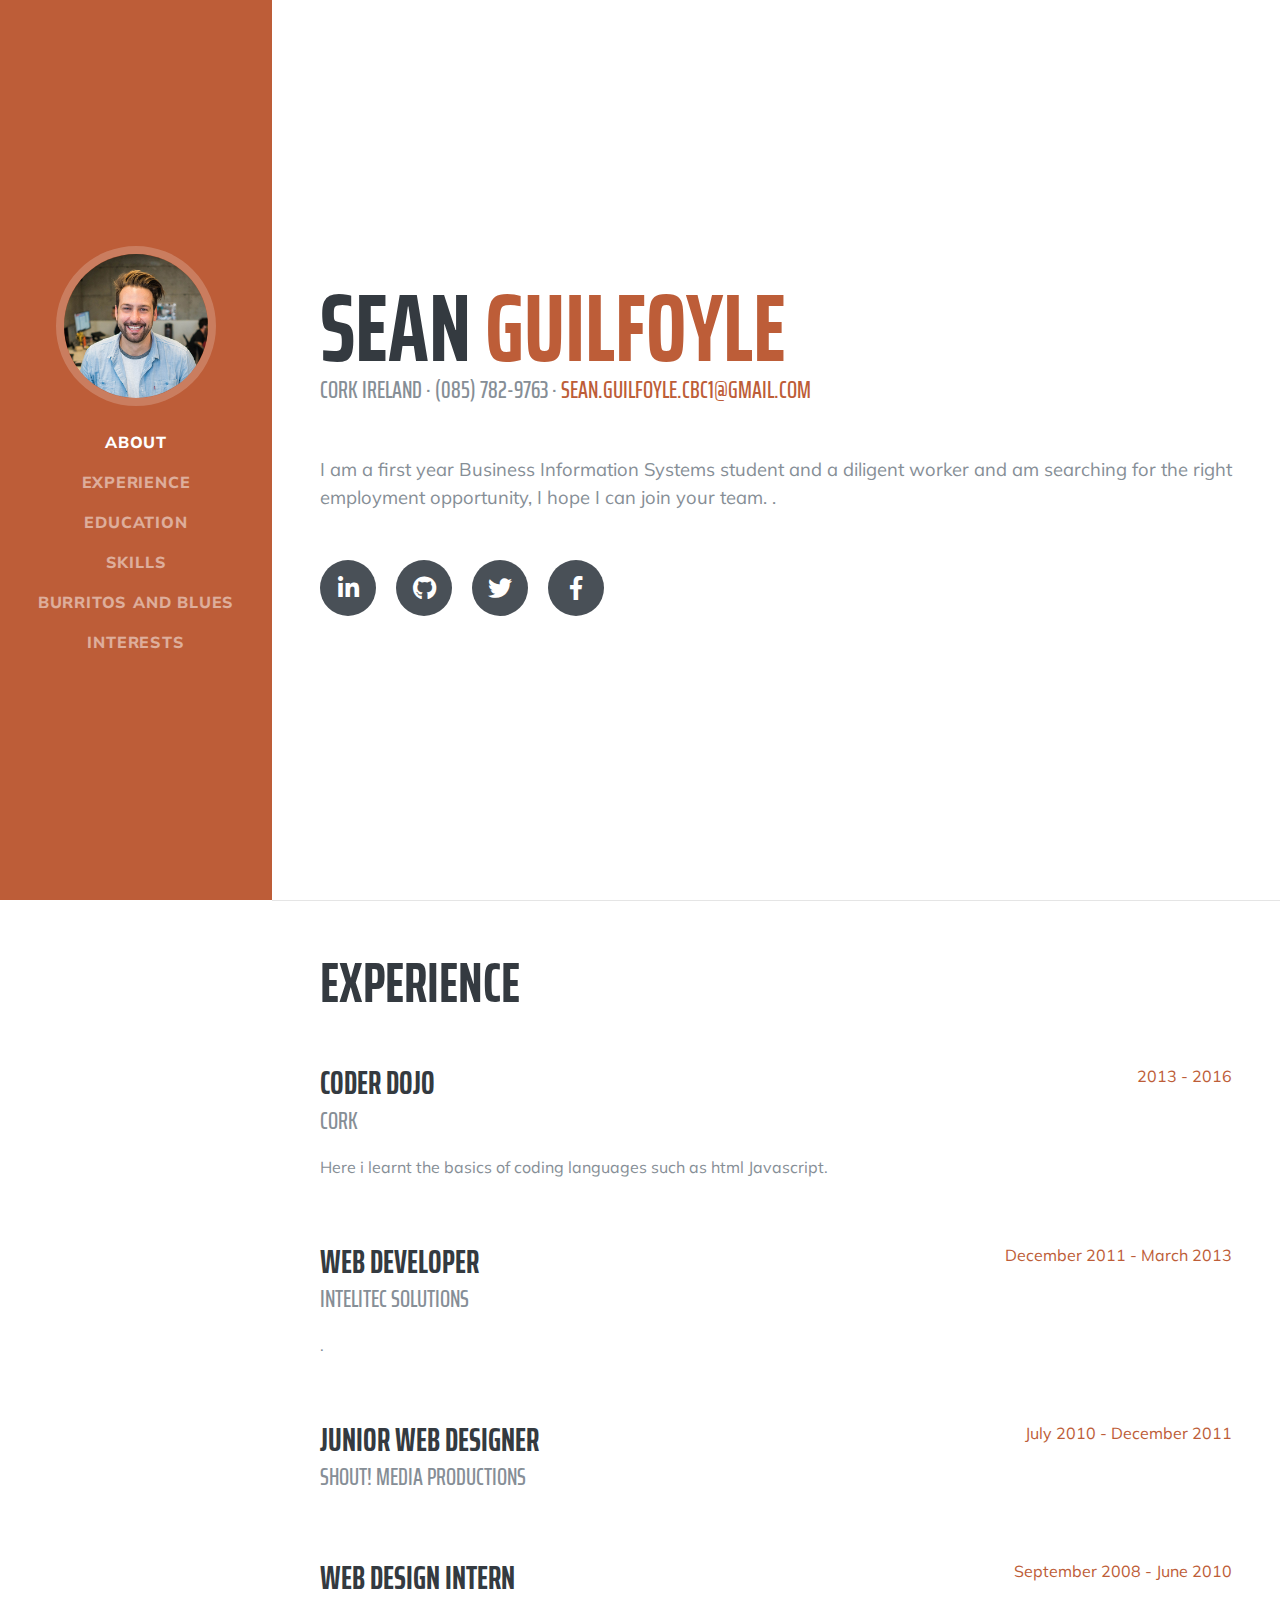
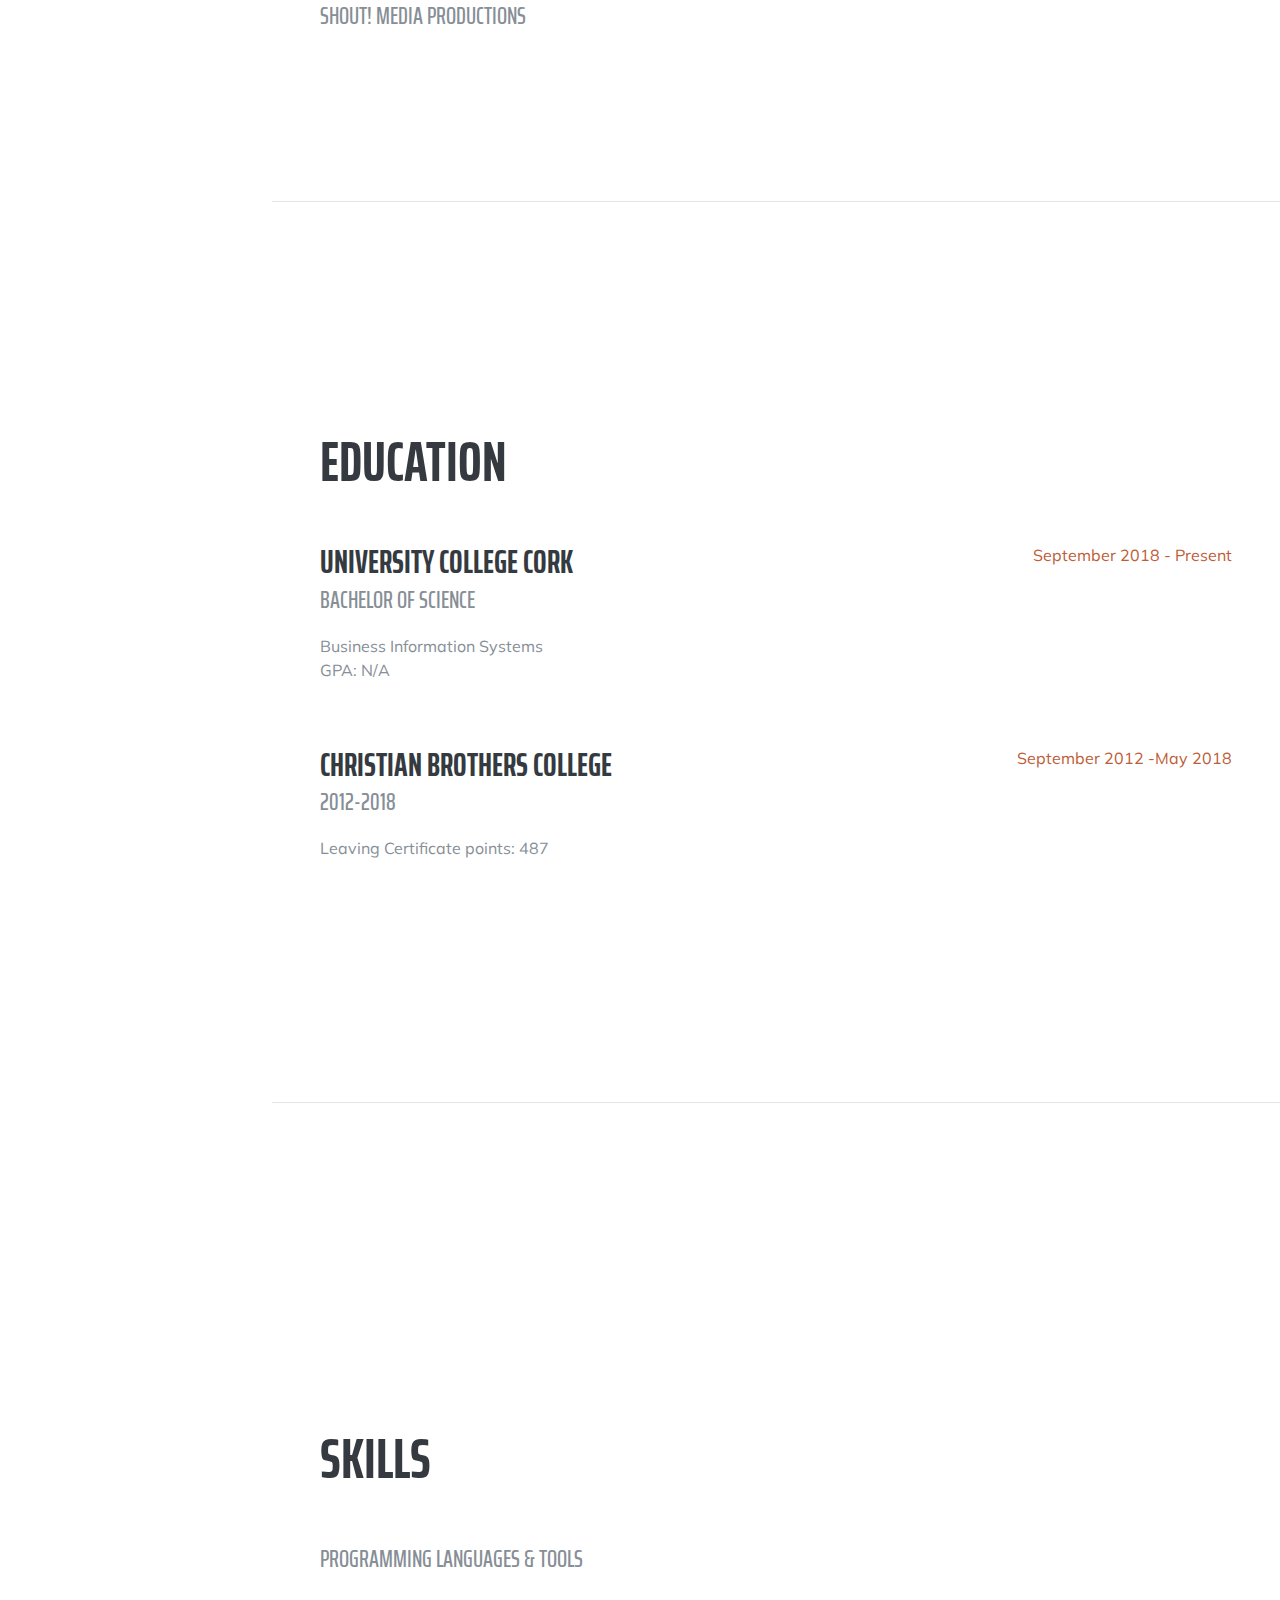
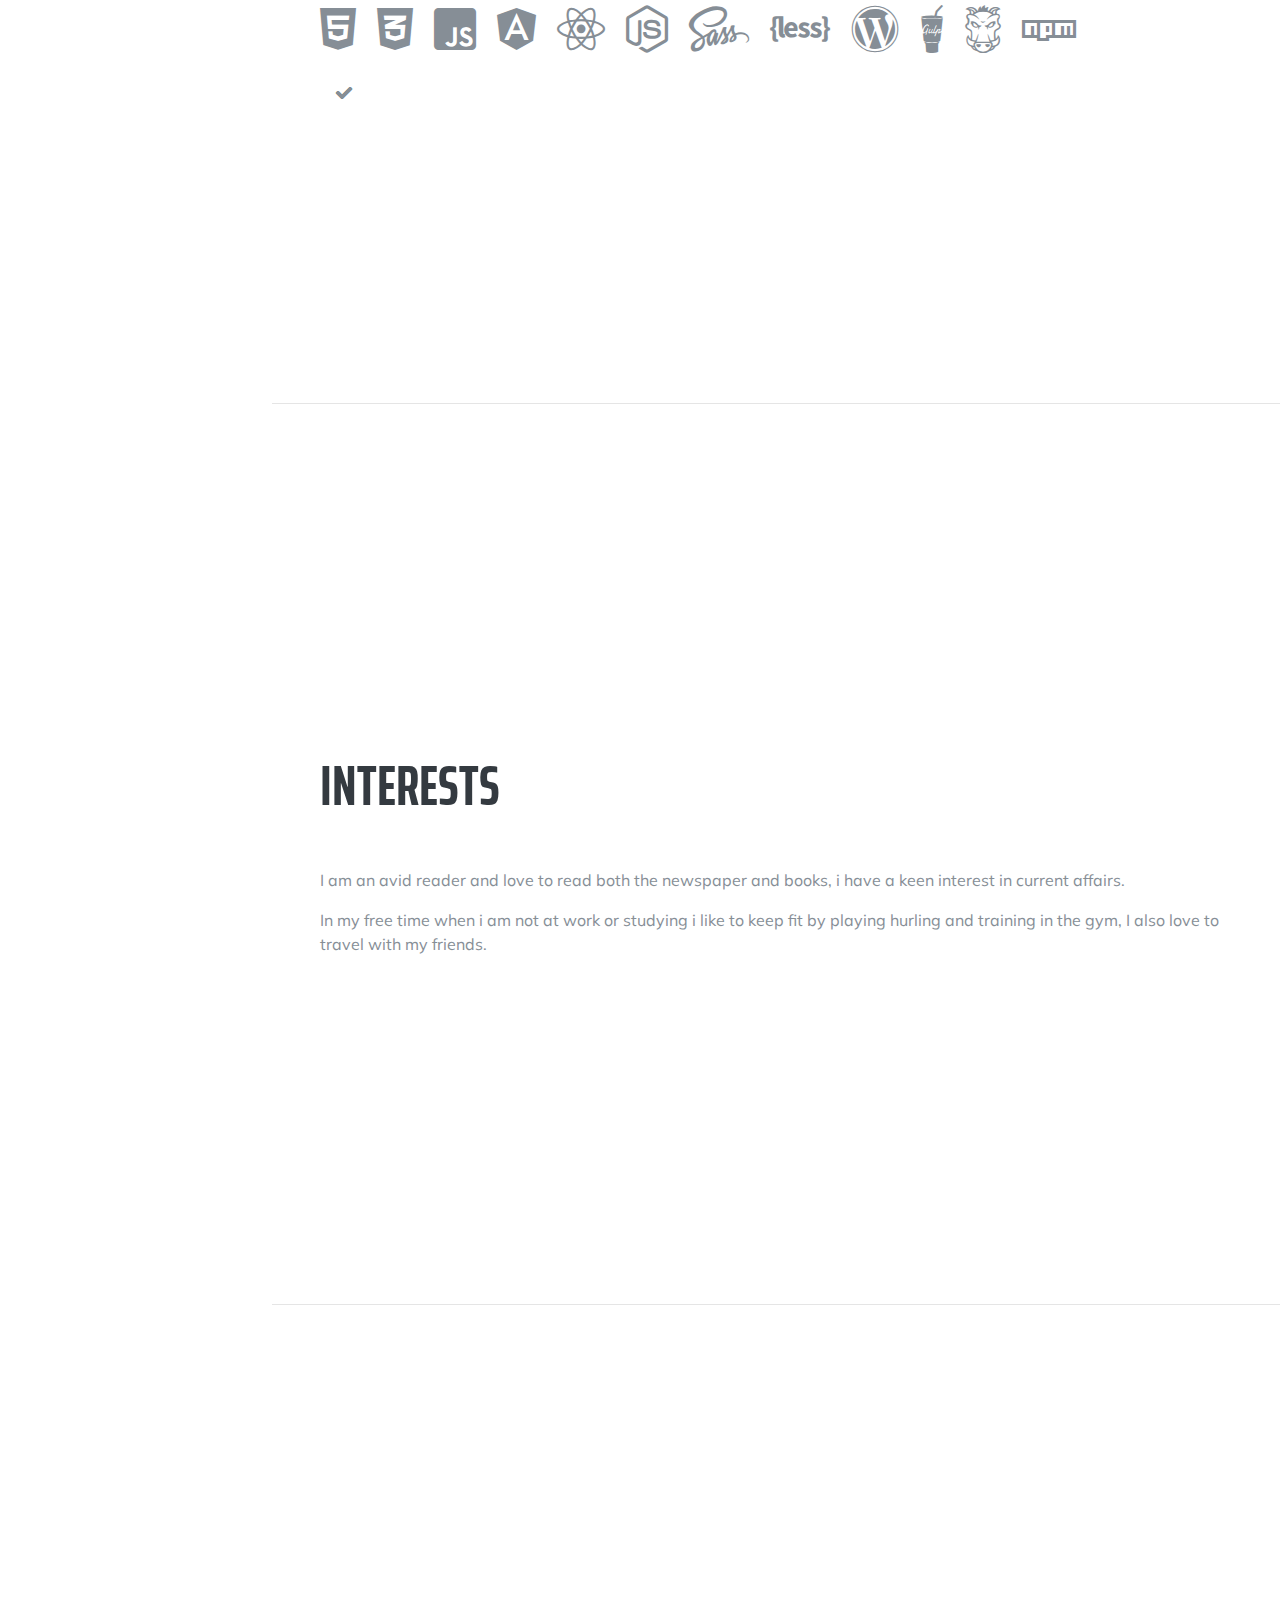
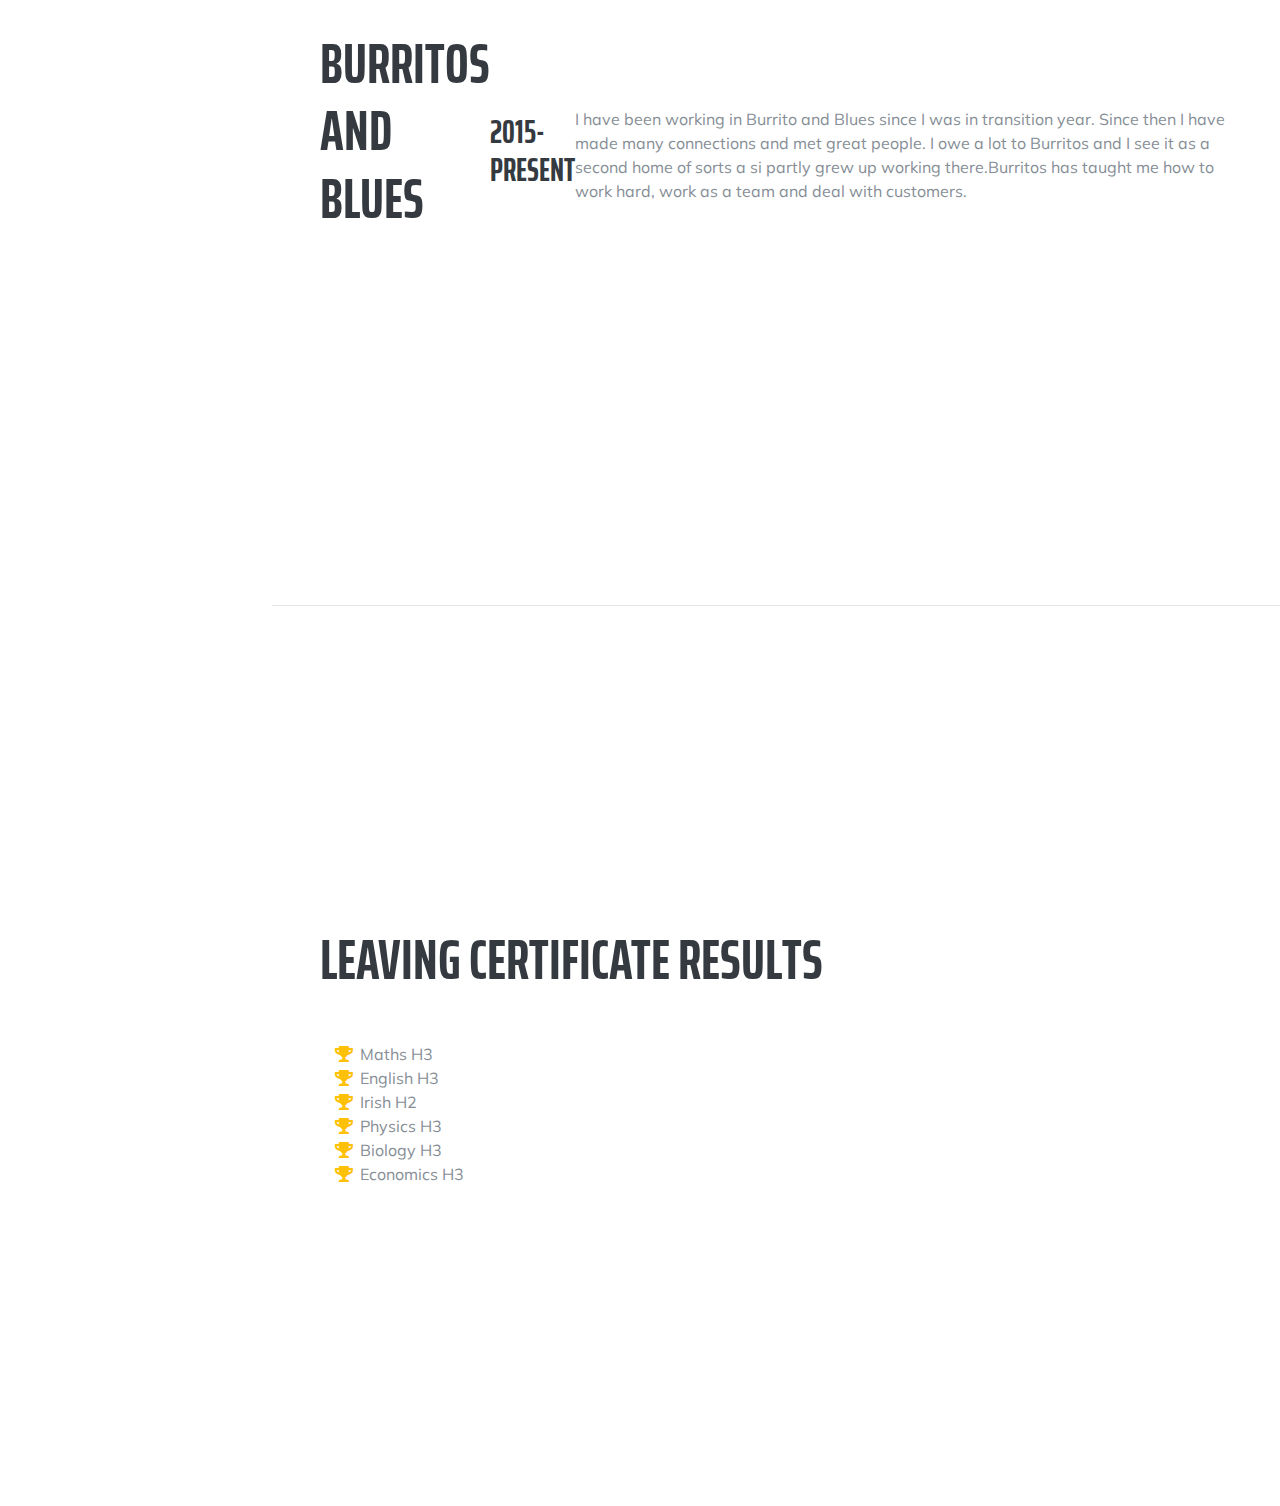
==== commit 025eba29: "" ====
--- a/startbootstrap-resume-gh-pages/index.html
+++ b/startbootstrap-resume-gh-pages/index.html
@@ -50,7 +50,7 @@
           <a class="nav-link js-scroll-trigger" href="#skills">Skills</a>
         </li>
         <li class="nav-item">
-          <a class="nav-link js-scroll-trigger" href="#burritos and blues">Burritos and Blues</a>
+          <a class="nav-link js-scroll-trigger" href="#burritosandblues">Burritos and Blues</a>
         </li>
         <li class="nav-item">
           <a class="nav-link js-scroll-trigger" href="#awards">Interests</a>
@@ -155,7 +155,7 @@
             <p>GPA: N/A</p>
           </div>
           <div class="resume-date text-md-right">
-            <span class="text-primary">Sepember 2018 - Present</span>
+            <span class="text-primary">September 2018 - Present</span>
           </div>
         </div>
 
@@ -250,13 +250,14 @@
     <hr class="m-0">
 
     
-     <section class="resume-section p-3 p-lg-5 d-flex align-items-center" id="burritos and blues">
-         <h1>Burritos and blues</h1>
-         <h2> 2015-Present </h2>
-         <p>I have been working in Burrito and Blues since I was in transition year. Since then I have made many connections and met great people. I owe a lot to Burritos and I see it as a second home of sorts a si partly grew up working there.Burritos has taught me how to work hard, work as a team and deal with customers.
-             
+     <section class="resume-section p-3 p-lg-5 d-flex align-items-center" id="burritosandbBlues">
+         <h2 class="mb-5">Burritos and blues</h2><br>
+         <h3> 2015-Present </h3><br>
+         <p class="mb-0">I have been working in Burrito and Blues since I was in transition year. Since then I have made many connections and met great people. I owe a lot to Burritos and I see it as a second home of sorts a si partly grew up working there.Burritos has taught me how to work hard, work as a team and deal with customers.
+         </p>
+     </section>
     
-    
+    <hr class="m-0">
     
     
     <section class="resume-section p-3 p-lg-5 d-flex align-items-center" id="awards">
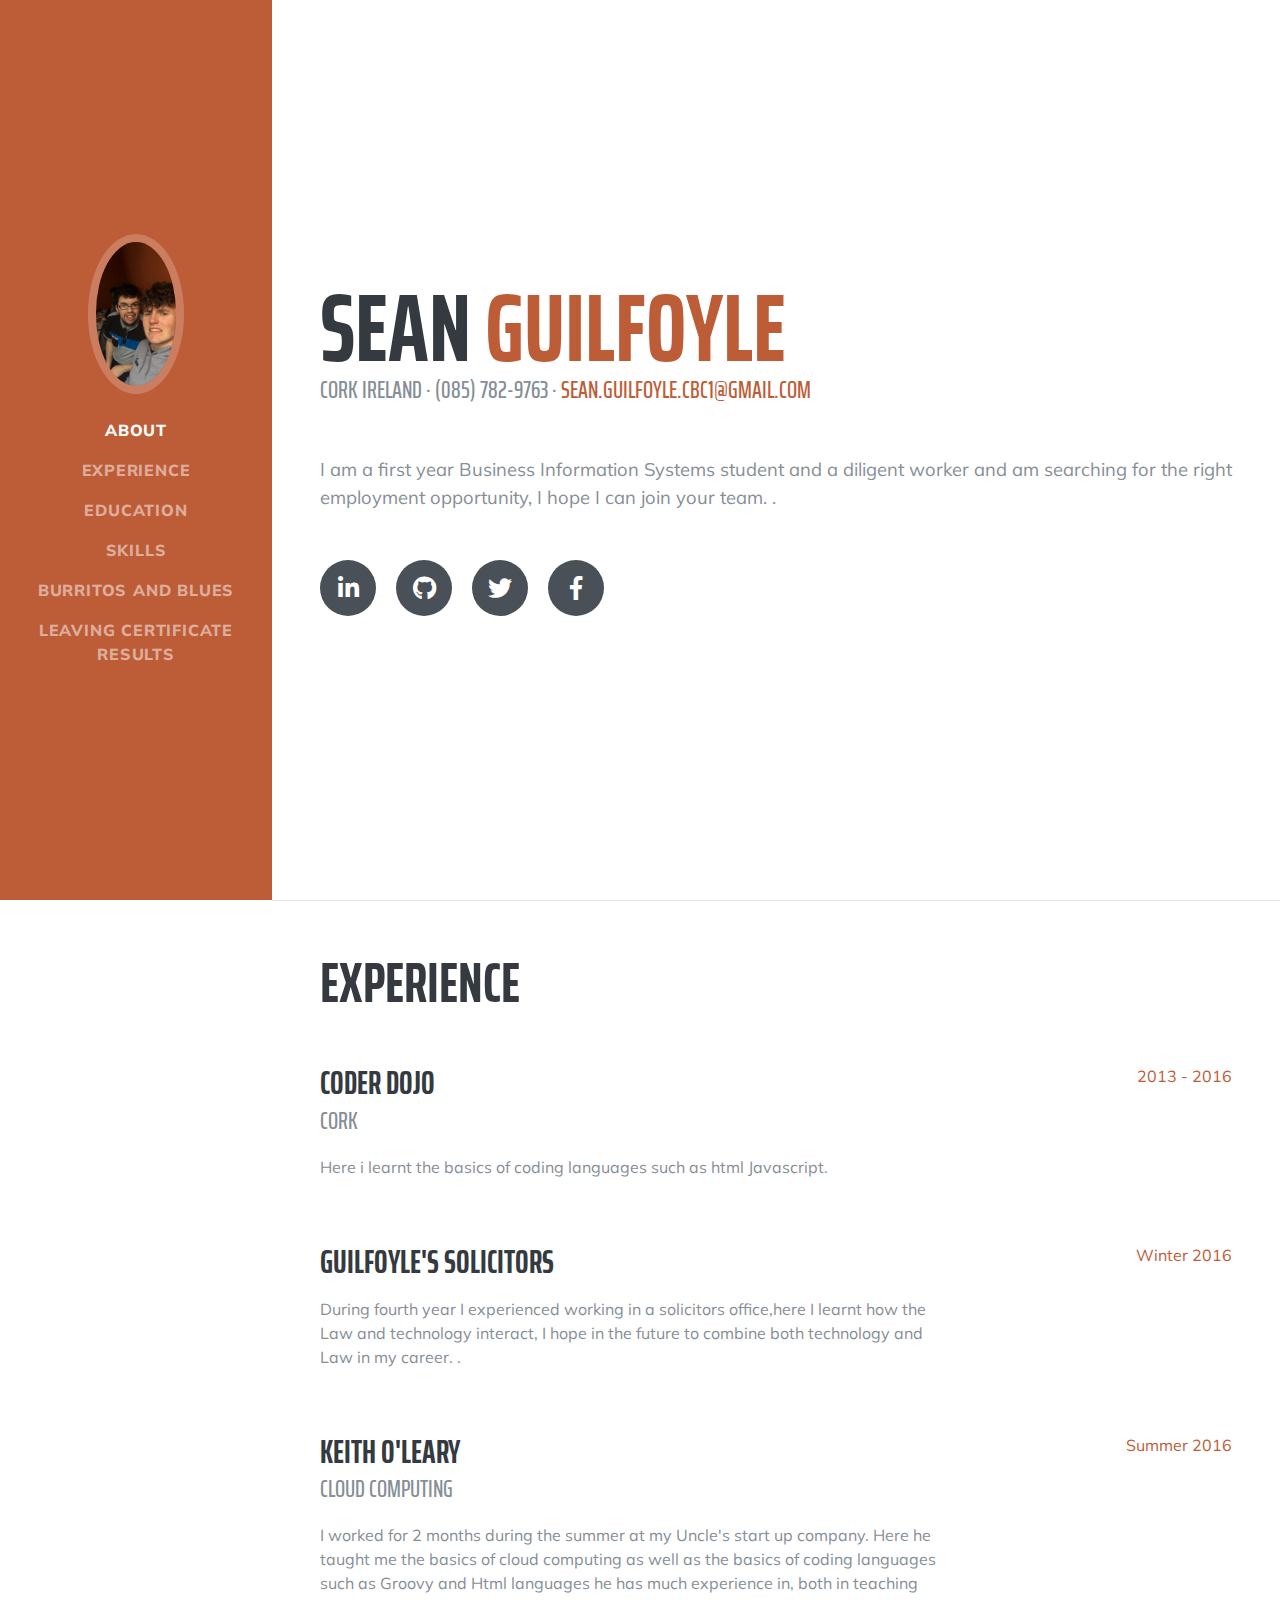
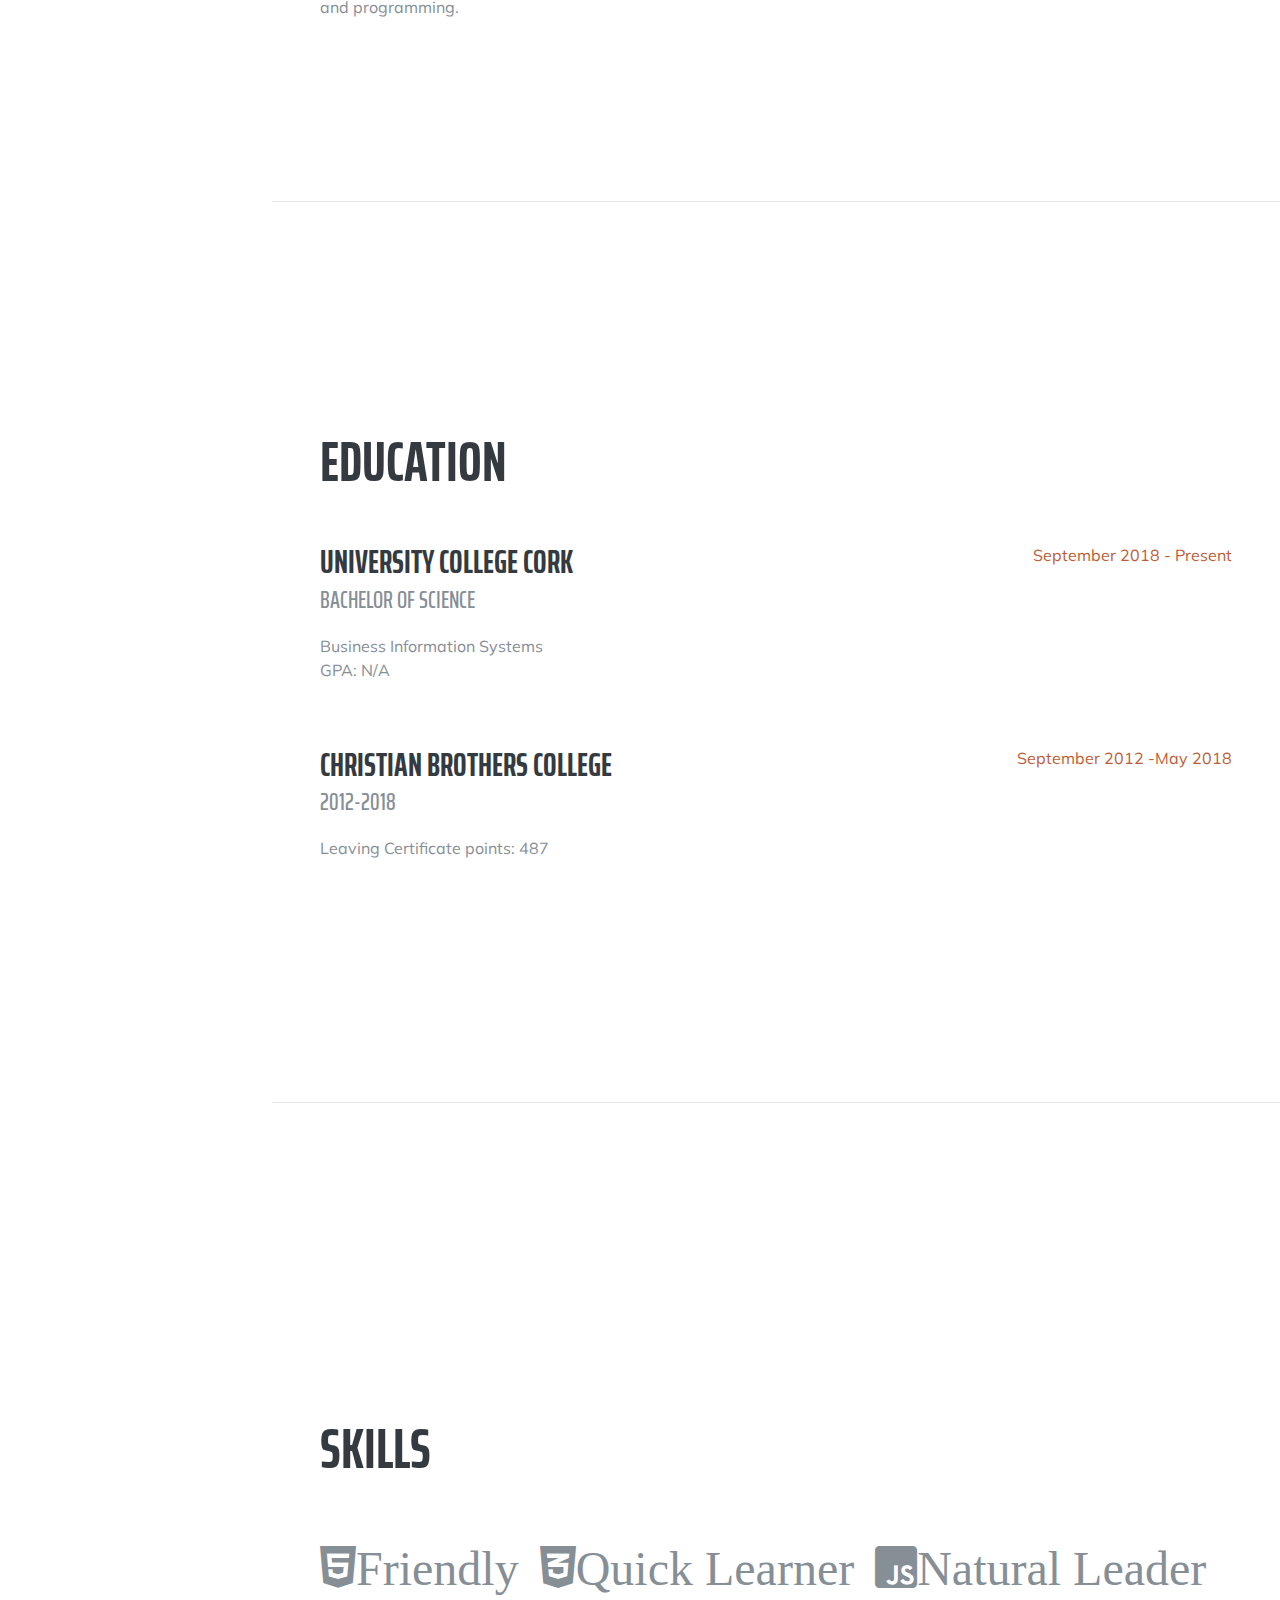
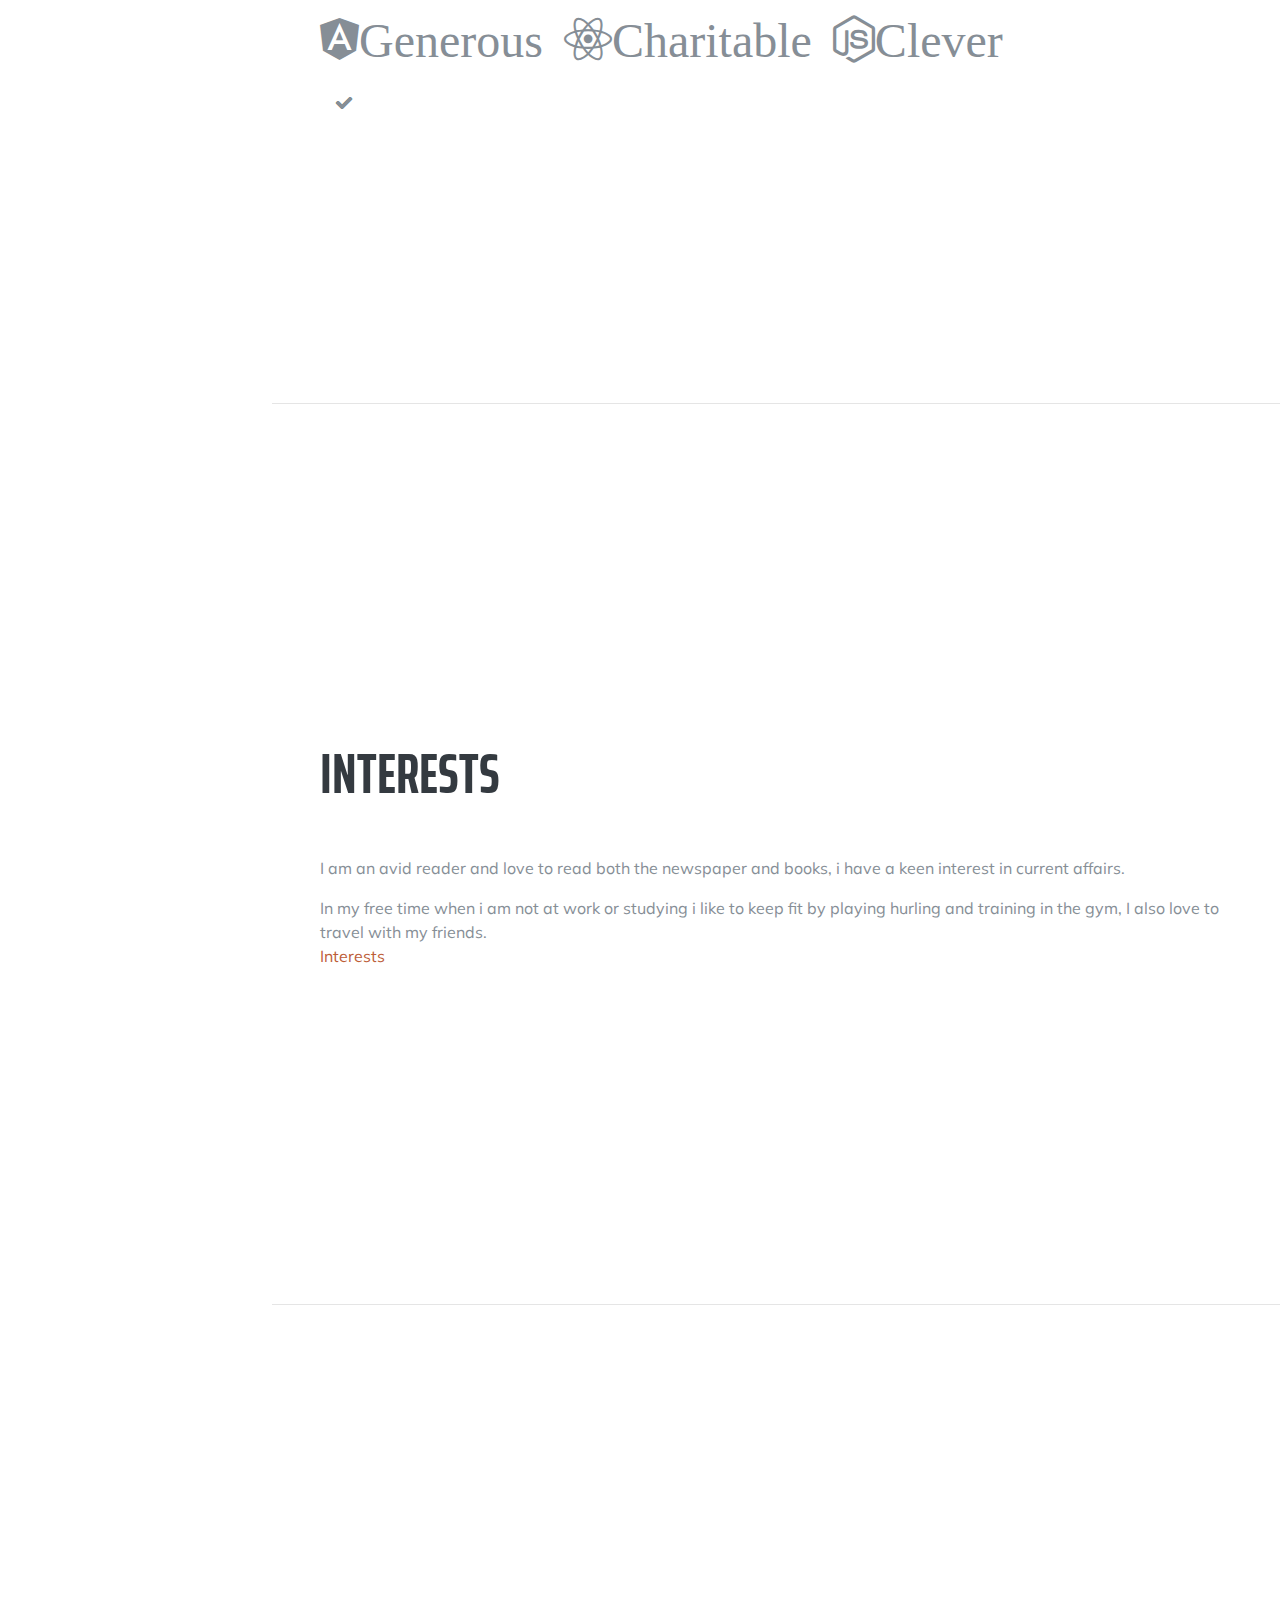
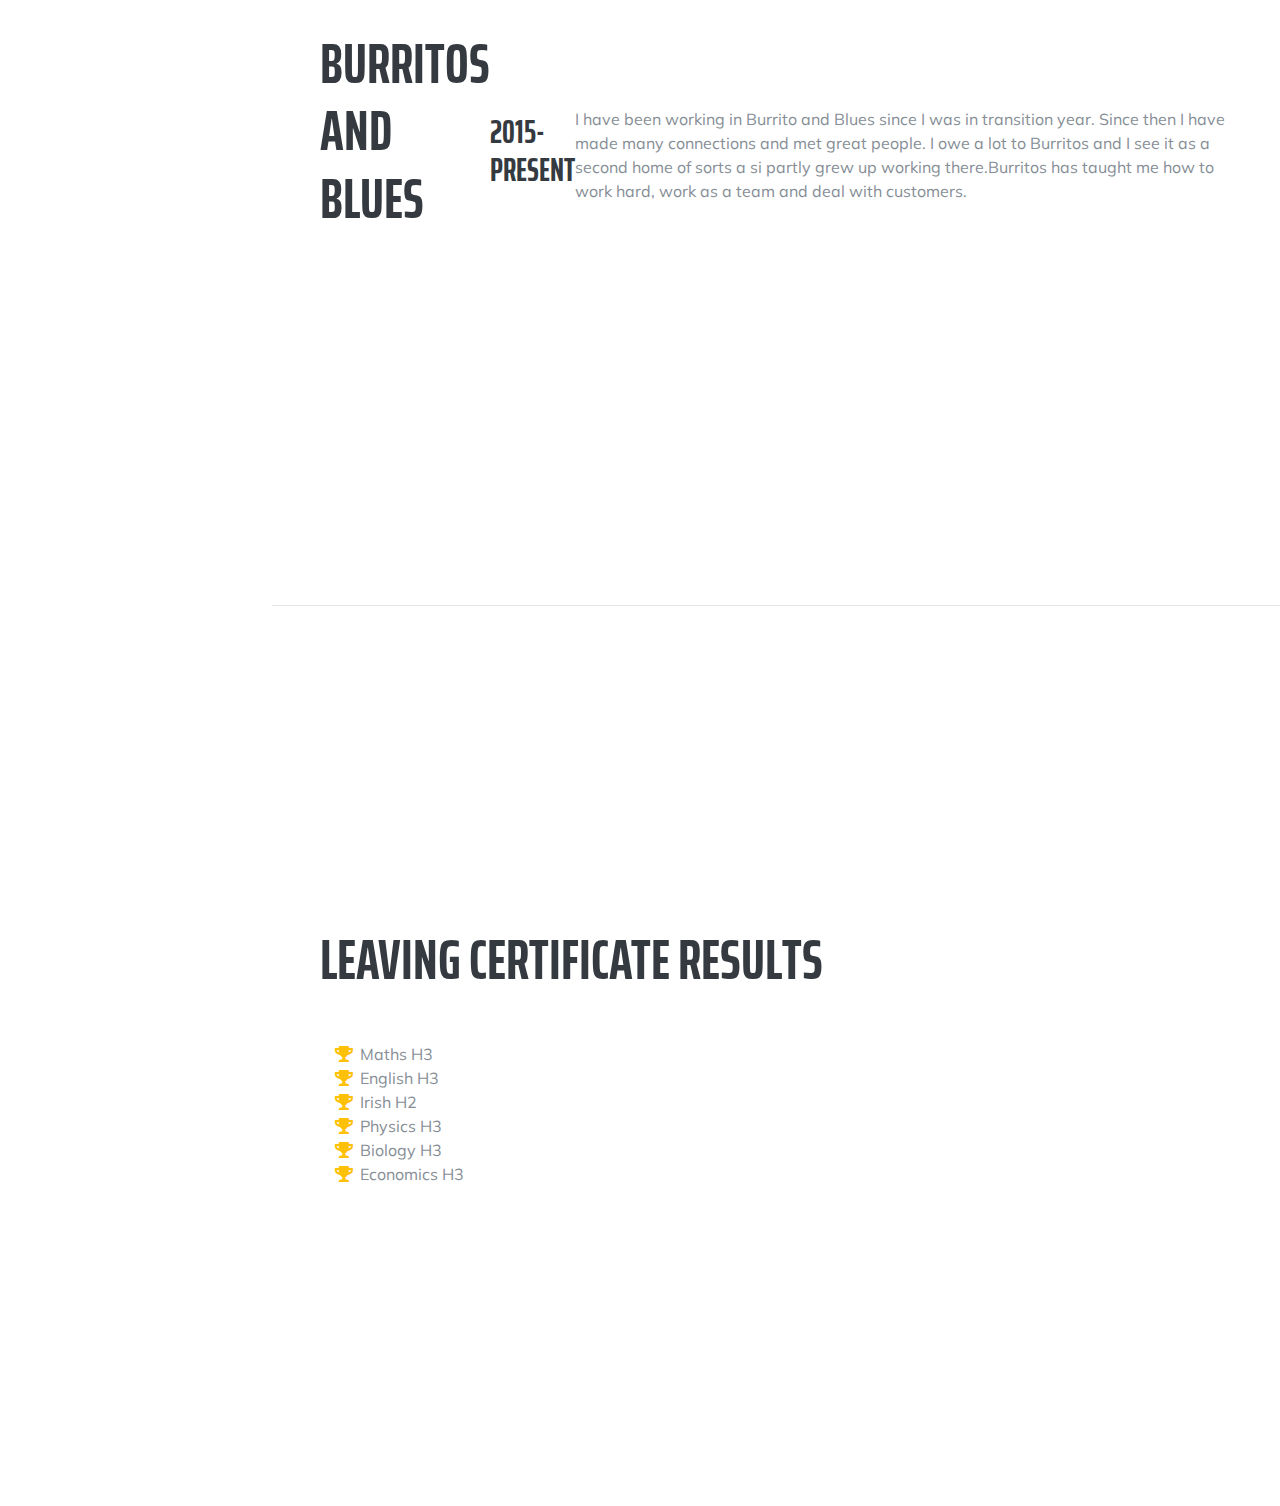
==== commit 8c6ed42e: "" ====
--- a/startbootstrap-resume-gh-pages/index.html
+++ b/startbootstrap-resume-gh-pages/index.html
@@ -29,7 +29,7 @@
     <a class="navbar-brand js-scroll-trigger" href="#page-top">
       <span class="d-block d-lg-none">Sean Guilfoyle</span>
       <span class="d-none d-lg-block">
-        <img class="img-fluid img-profile rounded-circle mx-auto mb-2" src="img/profile.jpg" alt="">
+        <img class="img-fluid img-profile rounded-circle mx-auto mb-2" src="\IMG_0688.JPG" alt="dude">
       </span>
     </a>
     <button class="navbar-toggler" type="button" data-toggle="collapse" data-target="#navbarSupportedContent" aria-controls="navbarSupportedContent" aria-expanded="false" aria-label="Toggle navigation">
@@ -50,10 +50,10 @@
           <a class="nav-link js-scroll-trigger" href="#skills">Skills</a>
         </li>
         <li class="nav-item">
-          <a class="nav-link js-scroll-trigger" href="#burritosandblues">Burritos and Blues</a>
-        </li>
-        <li class="nav-item">
-          <a class="nav-link js-scroll-trigger" href="#awards">Interests</a>
+          <a class="nav-link js-scroll-trigger" href="#BurritosandBlues">Burritos and Blues</a>
+        </li>
+        <li class="nav-item">
+          <a class="nav-link js-scroll-trigger" href="#awards">Leaving Certificate Results</a>
         </li>
       </ul>
     </div>
@@ -106,36 +106,28 @@
 
         <div class="resume-item d-flex flex-column flex-md-row justify-content-between mb-5">
           <div class="resume-content">
-            <h3 class="mb-0">Web Developer</h3>
-            <div class="subheading mb-3">Intelitec Solutions</div>
-            <p>.</p>
-          </div>
-          <div class="resume-date text-md-right">
-            <span class="text-primary">December 2011 - March 2013</span>
-          </div>
-        </div>
-
-        <div class="resume-item d-flex flex-column flex-md-row justify-content-between mb-5">
-          <div class="resume-content">
-            <h3 class="mb-0">Junior Web Designer</h3>
-            <div class="subheading mb-3">Shout! Media Productions</div>
-            <p></p>
-          </div>
-          <div class="resume-date text-md-right">
-            <span class="text-primary">July 2010 - December 2011</span>
-          </div>
-        </div>
-
-        <div class="resume-item d-flex flex-column flex-md-row justify-content-between">
-          <div class="resume-content">
-            <h3 class="mb-0">Web Design Intern</h3>
-            <div class="subheading mb-3">Shout! Media Productions</div>
-            <p></p>
-          </div>
-          <div class="resume-date text-md-right">
-            <span class="text-primary">September 2008 - June 2010</span>
-          </div>
-        </div>
+            <h3 class="mb-0">Guilfoyle's Solicitors</h3>
+            <div class="subheading mb-3"></div>
+            <p>During fourth year I experienced working in a solicitors office,here I learnt how the Law and technology interact, I hope in the future to combine both technology and Law in my career. .</p>
+          </div>
+          <div class="resume-date text-md-right">
+            <span class="text-primary">Winter 2016</span>
+          </div>
+        </div>
+
+        <div class="resume-item d-flex flex-column flex-md-row justify-content-between mb-5">
+          <div class="resume-content">
+            <h3 class="mb-0">Keith O'Leary </h3>
+            <div class="subheading mb-3">Cloud Computing</div>
+            <p>I worked for 2 months during the summer at my Uncle's start up company.
+            Here he taught me the basics of cloud computing as well as the basics of coding languages such as Groovy and Html languages he has much experience in, both in teaching and programming.</p>
+          </div>
+          <div class="resume-date text-md-right">
+            <span class="text-primary">Summer 2016</span>
+          </div>
+        </div>
+
+       
 
       </div>
 
@@ -179,44 +171,27 @@
       <div class="w-100">
         <h2 class="mb-5">Skills</h2>
 
-        <div class="subheading mb-3">Programming Languages &amp; Tools</div>
+        <div class="subheading mb-3"></div>
         <ul class="list-inline dev-icons">
           <li class="list-inline-item">
-            <i class="fab fa-html5"></i>
-          </li>
-          <li class="list-inline-item">
-            <i class="fab fa-css3-alt"></i>
-          </li>
-          <li class="list-inline-item">
-            <i class="fab fa-js-square"></i>
-          </li>
-          <li class="list-inline-item">
-            <i class="fab fa-angular"></i>
-          </li>
-          <li class="list-inline-item">
-            <i class="fab fa-react"></i>
-          </li>
-          <li class="list-inline-item">
-            <i class="fab fa-node-js"></i>
-          </li>
-          <li class="list-inline-item">
-            <i class="fab fa-sass"></i>
-          </li>
-          <li class="list-inline-item">
-            <i class="fab fa-less"></i>
-          </li>
-          <li class="list-inline-item">
-            <i class="fab fa-wordpress"></i>
-          </li>
-          <li class="list-inline-item">
-            <i class="fab fa-gulp"></i>
-          </li>
-          <li class="list-inline-item">
-            <i class="fab fa-grunt"></i>
-          </li>
-          <li class="list-inline-item">
-            <i class="fab fa-npm"></i>
-          </li>
+            <i class="fab fa-html5">Friendly</i>
+          </li>
+          <li class="list-inline-item">
+            <i class="fab fa-css3-alt">Quick Learner</i>
+          </li>
+          <li class="list-inline-item">
+            <i class="fab fa-js-square">Natural Leader</i>
+          </li>
+          <li class="list-inline-item">
+            <i class="fab fa-angular">Generous</i>
+          </li>
+          <li class="list-inline-item">
+            <i class="fab fa-react">Charitable</i>
+          </li>
+          <li class="list-inline-item">
+            <i class="fab fa-node-js">Clever</i>
+          </li>
+          
         </ul>
 
         <div class="subheading mb-3"></div>
@@ -244,15 +219,19 @@
         <h2 class="mb-5">Interests</h2>
         <p>I am an avid reader and love to read both the newspaper and books, i have a keen interest in current affairs.</p>
         <p class="mb-0">In my free time when i am not at work or studying i like to keep fit by playing hurling and training in the gym, I also love to travel with my friends.</p>
-      </div>
-    </section>
-
-    <hr class="m-0">
-
-    
-     <section class="resume-section p-3 p-lg-5 d-flex align-items-center" id="burritosandbBlues">
+        <a href="\tiltedpage_scroll-master\demo\tiltedpage_scroll_demo.html">Interests</a>
+      </div>
+        
+    </section>
+
+    <hr class="m-0">
+
+    
+     <section class="resume-section p-3 p-lg-5 d-flex align-items-center" id="BurritosandBlues">
          <h2 class="mb-5">Burritos and blues</h2><br>
-         <h3> 2015-Present </h3><br>
+         <br>
+         
+         <h3> 2015-Present </h3>
          <p class="mb-0">I have been working in Burrito and Blues since I was in transition year. Since then I have made many connections and met great people. I owe a lot to Burritos and I see it as a second home of sorts a si partly grew up working there.Burritos has taught me how to work hard, work as a team and deal with customers.
          </p>
      </section>
